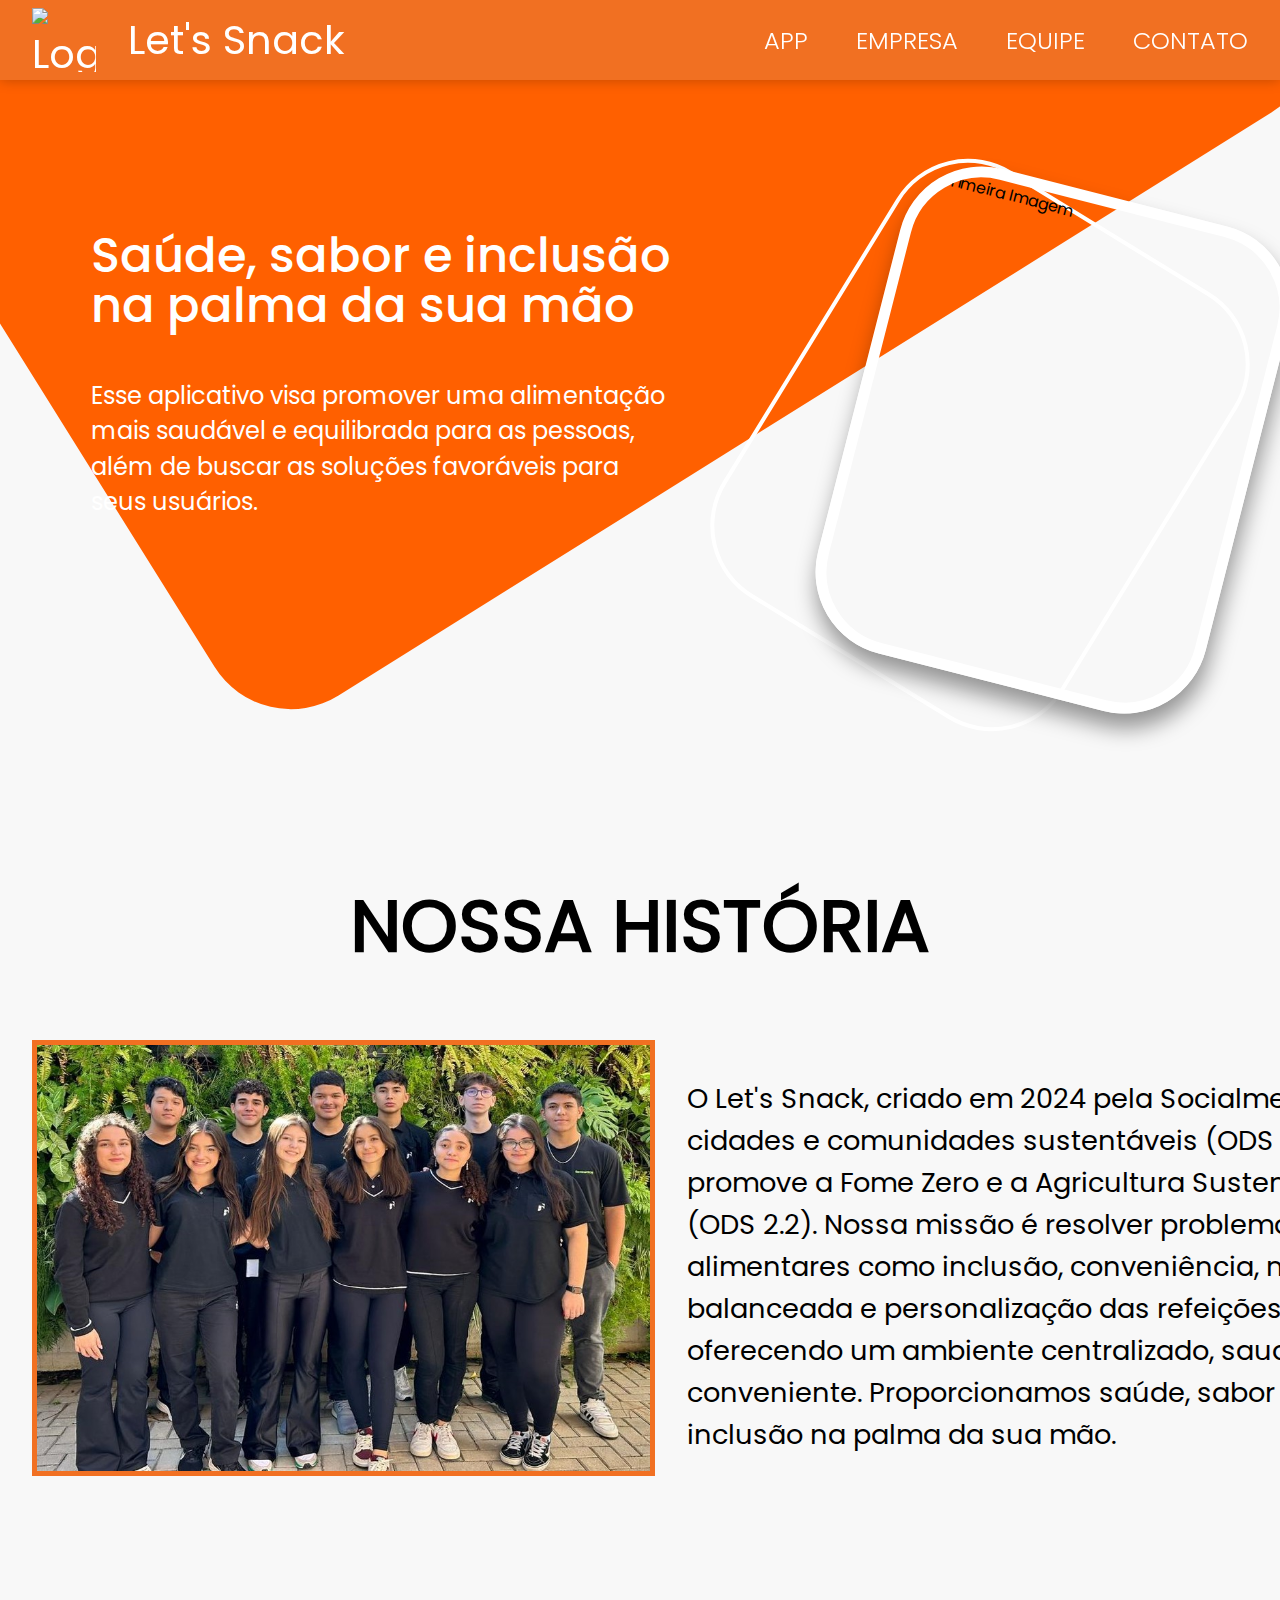
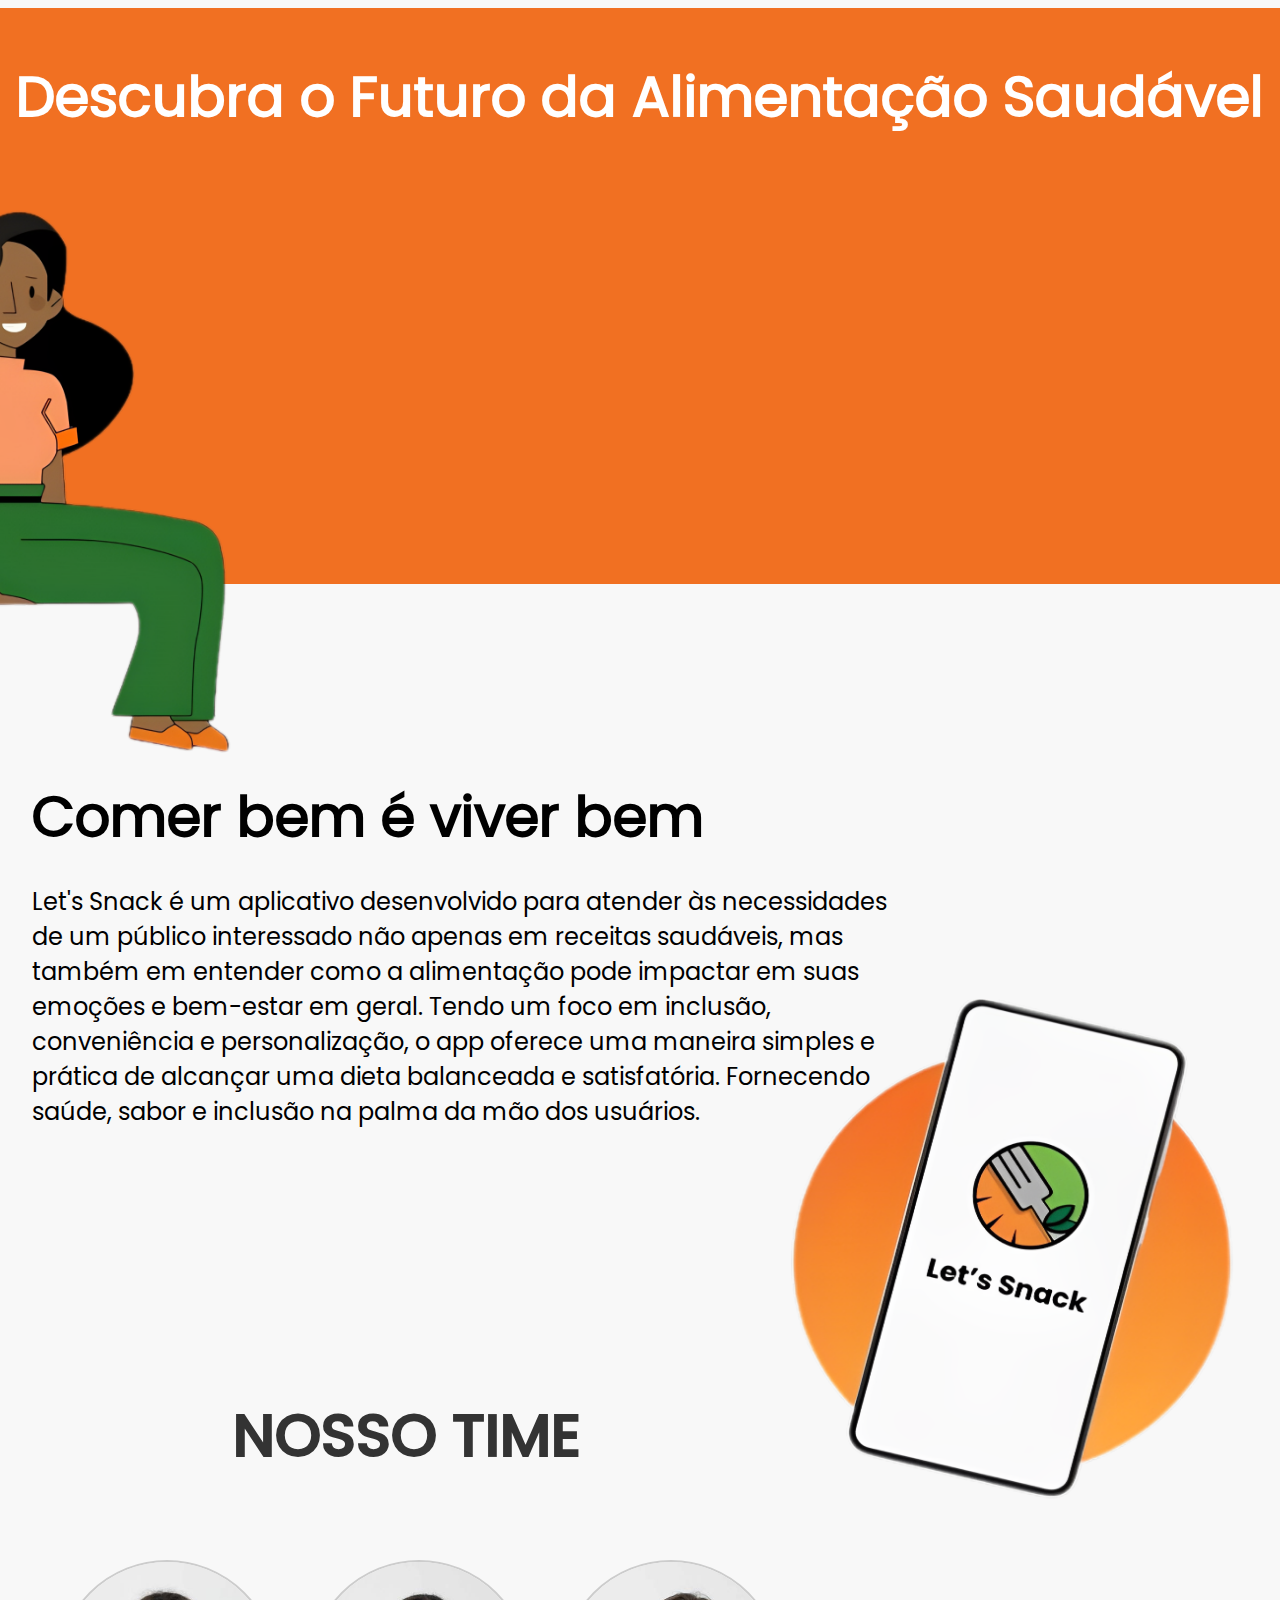
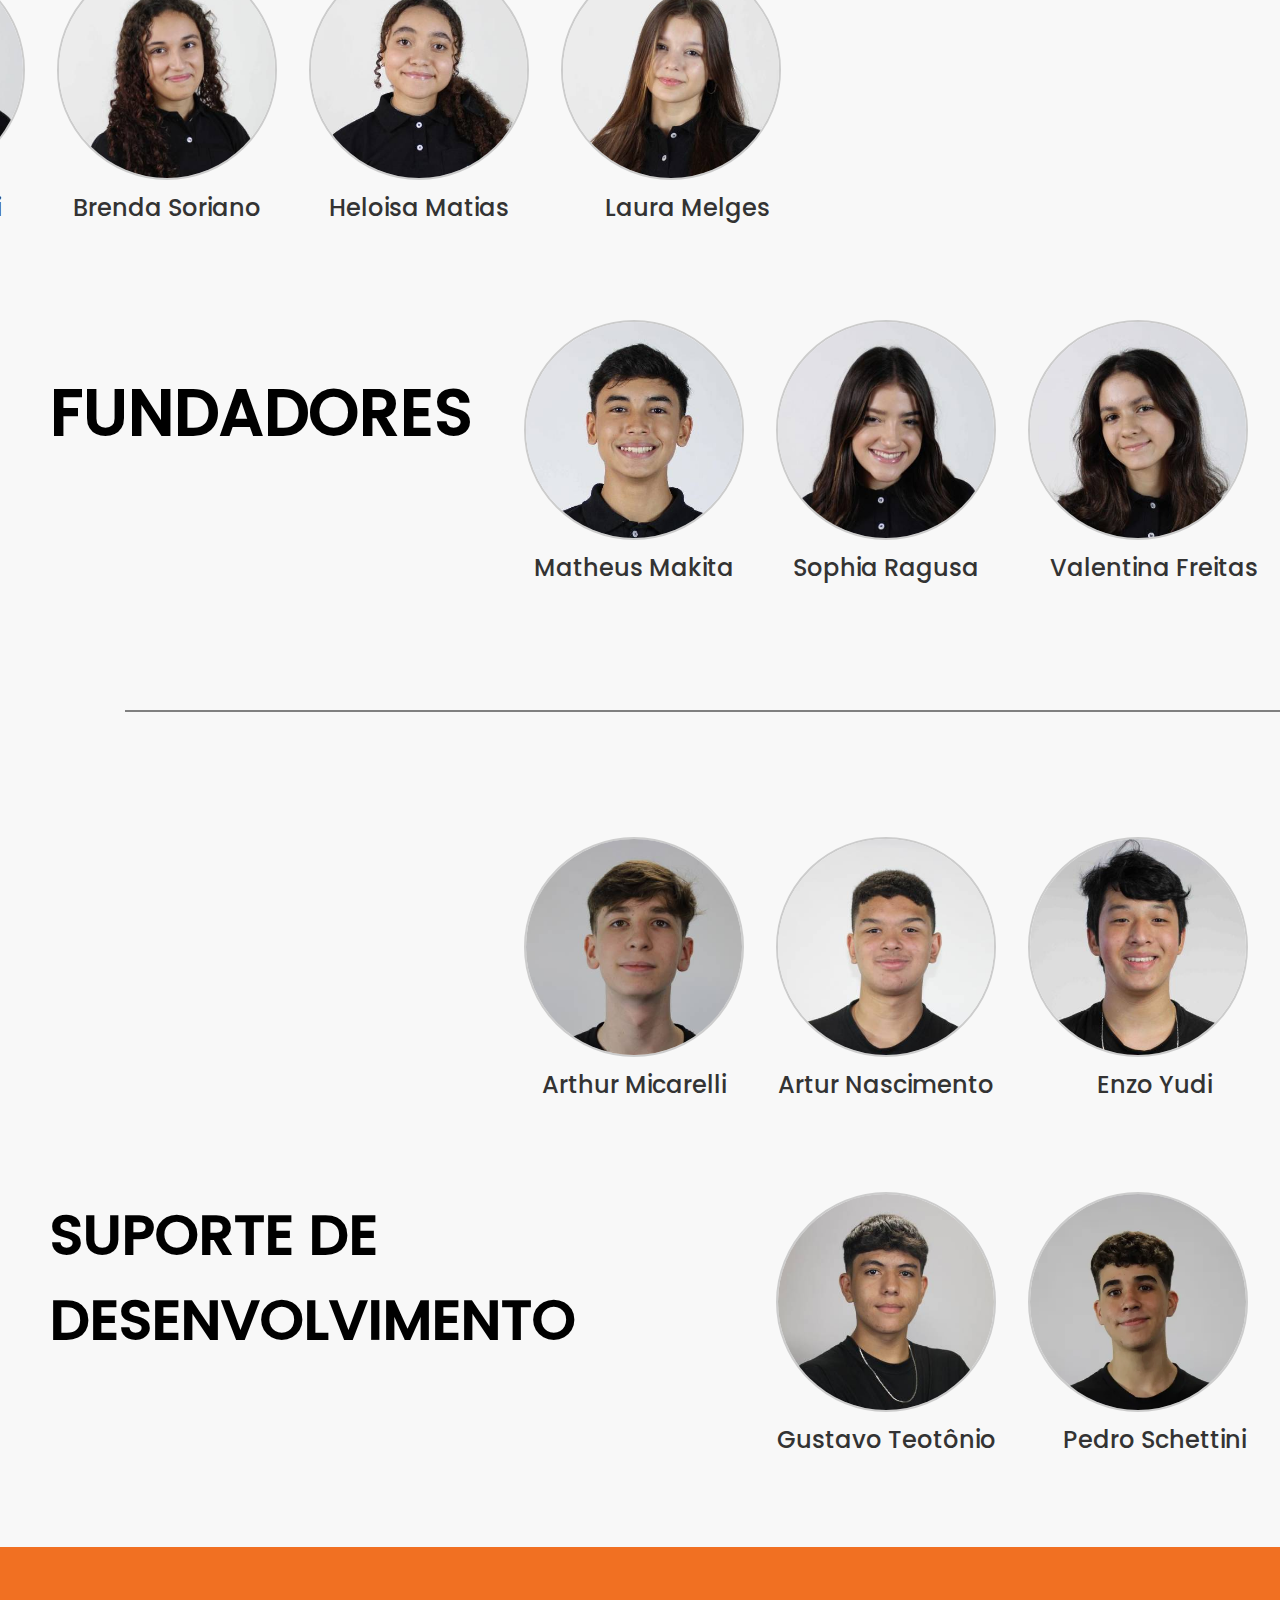
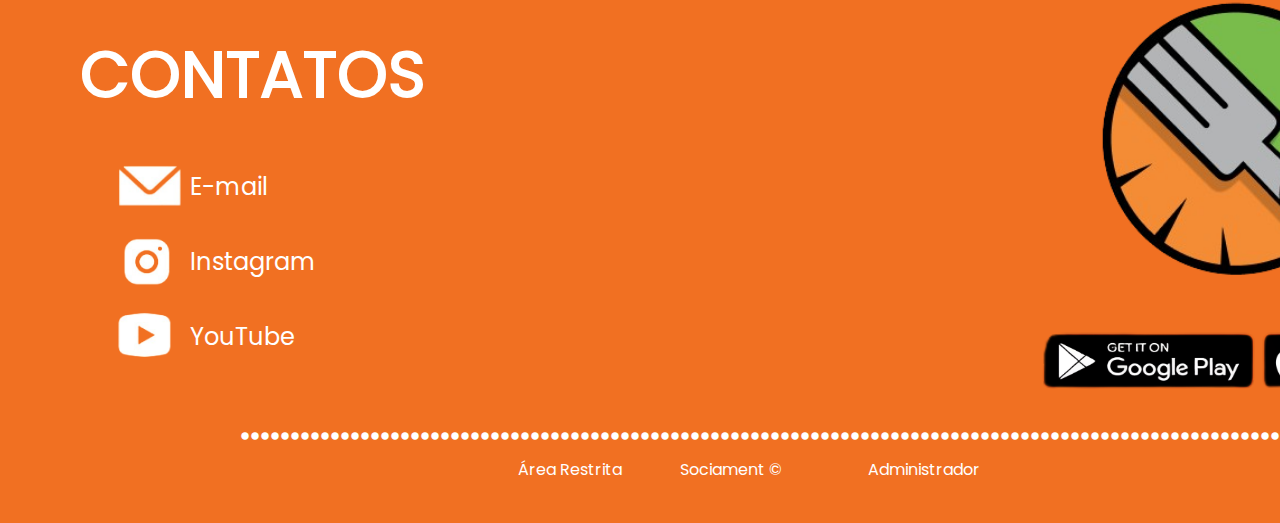
==== src/main/webapp/index.html @ cab6a315 "Subindo projeto página de adm com parte do front" ====
<!DOCTYPE html>
<html lang="pt-br">
<head>
    <meta charset="UTF-8" />
    <meta name="viewport" content="width=device-width, initial-scale=1.0" />
    <link rel="stylesheet" href="style.css" />
    <link rel="shortcut icon" href="/assets/logo.png" type="image/x-icon" />
    <title>Let's Snack</title>
</head>
<body>
<header>
    <div class="box_logo">
        <img class="logoApp" src="/assets/logo.png" alt="Logo do App" />
        <a href="#firstPage" rel="Let's Snack">Let's Snack</a>
    </div>
    <nav class="browse">
        <a href="#app">APP</a>
        <a href="#historypg">EMPRESA</a>
        <a href="#team">EQUIPE</a>
        <a href="#contact">CONTATO</a>
    </nav>
</header>
<div class="page1">
    <div class="page1_information">
        <div class="slogan">Saúde, sabor e inclusão <br />
            na palma da sua mão</div>
        <p class="description">
            Esse aplicativo visa promover uma alimentação <br />
            mais saudável e equilibrada para as pessoas, <br />
            além de buscar as soluções favoráveis para <br />
            seus usuários.
        </p>
        <div id="firstPage" class="back"></div>
    </div>
    <img class="InitialImage" src="/assets/InitialImage.png" alt="Primeira Imagem" />
    <div class="contorn"></div>
</div>
<div id="historypg" class="page2">
    <div class="history">
        <h2>NOSSA HISTÓRIA</h2>
    </div>
    <img class="groupPhoto" src="assets/GRUPO.jpg" alt="Grupo Let's Snack">
    <div class="aboutUs">
        <p>O Let's Snack, criado em 2024 pela Socialment, apoia cidades e comunidades sustentáveis (ODS 11) e promove a Fome Zero e a Agricultura Sustentável (ODS 2.2). Nossa missão é resolver problemas alimentares como inclusão, conveniência, nutrição balanceada e personalização das refeições, oferecendo um ambiente centralizado, saudável e conveniente. Proporcionamos saúde, sabor e inclusão na palma da sua mão.</p>
    </div>
</div>
<div id="app" class="page3">
    <div class="backVideo">
        <h2 class="videoTittle">Descubra o Futuro da Alimentação Saudável</h2><br>
        <div class="video">
            <iframe width="445.4" height="250.8" src="https://www.youtube.com/embed/9Gxmwmsnd5I?si=_KH1vpQY0JOyL40I" title="YouTube video player" frameborder="0" allow="accelerometer; autoplay; clipboard-write; encrypted-media; gyroscope; picture-in-picture; web-share" referrerpolicy="strict-origin-when-cross-origin" allowfullscreen></iframe>
        </div>
        <img class="character" src="assets/character.png" alt="Personagem">
    </div>
</div>
<div class="page4">
    <h2>Comer bem é viver bem</h2><br>
    <p>Let's Snack é um aplicativo desenvolvido para atender às necessidades de um público interessado não apenas em receitas saudáveis, mas também em entender como a alimentação pode impactar em suas emoções e bem-estar em geral. Tendo um foco em inclusão, conveniência e personalização, o app oferece uma maneira simples e prática de alcançar uma dieta balanceada e satisfatória. Fornecendo saúde, sabor e inclusão na palma da mão dos usuários.</p>
    <img class="phonePhoto" src="assets/phone.png" alt="Foto do Celular">
</div>
<section class="page5">
    <h1 id="team">NOSSO TIME</h1>
    <div class="row">
        <div class="figure">
            <img src="assets/BEATRIZMARIOTI.jpg" alt="Beatriz Marioti">
            <p>Beatriz Marioti</p>
        </div>
        <div class="figure">
            <img src="assets/BRENDASORIANO.jpg" alt="Brenda Soriano">
            <p>Brenda Soriano</p>
        </div>
        <div class="figure">
            <img src="assets/HELOISAMATIAS.jpg" alt="Heloisa Matias">
            <p>Heloisa Matias</p>
        </div>
        <div class="figure">
            <img src="assets/LAURAMELGES.jpg" alt="Laura Melges">
            <p>Laura Melges</p>
        </div>
    </div>
    <h2>FUNDADORES</h2>
    <div class="row">
        <div class="figure">
            <img src="assets/MATHEUSMAKITA.jpg" alt="Matheus Makita">
            <p>Matheus Makita</p>
        </div>
        <div class="figure">
            <img src="assets/SOPHIARAGUSA.jpg" alt="Sophia Ragusa">
            <p>Sophia Ragusa</p>
        </div>
        <div class="figure">
            <img src="assets/VALENTINAANTUNES.jpg" alt="Valentina Antunes">
            <p>Valentina Freitas</p>
        </div>
    </div>
</section>
<section class="page6">
    <div id="line" class="line"></div>
    <div class="row">
        <div class="figure">
            <img src="assets/ARTHURMICARELLI.jpg" alt="Arthur Micarelli">
            <p>Arthur Micarelli</p>
        </div>
        <div class="figure">
            <img src="assets/ARTURNASCIMENTO.jpg" alt="Artur Nascimento">
            <p>Artur Nascimento</p>
        </div>
        <div class="figure">
            <img src="assets/ENZOYUDI.jpg" alt="Enzo Yudi">
            <p>Enzo Yudi</p>
        </div>
    </div>
    <h2>SUPORTE DE <br> DESENVOLVIMENTO</h2>
    <div class="row">
        <div class="figure">
            <img src="assets/GUSTAVOTEOTONIO.jpg" alt="Gustavo Teotônio">
            <p>Gustavo Teotônio</p>
        </div>
        <div class="figure">
            <img src="assets/PEDROSCHETTINI.jpg" alt="Pedro Schettini">
            <p>Pedro Schettini</p>
        </div>
    </div>
</section>
<div class="page7">
    <div id="contact" class="background">
        <h2>CONTATOS</h2>
        <img class="logo" src="assets/logo.png" alt="Logo do App">
        <div class="icons">
            <img src="assets/e-mail.png" alt="e-mail">
            <img src="assets/instagram.png" alt="instagram">
            <img src="assets/youtube.png" alt="youtube">
        </div>
        <div class="contact">
            <a href="mailto:socialment.22@outlook.com">E-mail</a>
            <a href="https://www.instagram.com/letsnack_app/" target="_blank">Instagram</a>
            <a href="https://www.youtube.com/@LetsSnack" target="_blank">YouTube</a>
        </div>
        <div class="googleplay">
            <img src="assets/googleplay.png" alt="Download">
        </div>
        <div class="point">
            <h1>........................................................................................................</h1>
        </div>
        <div class="link">
            <a href="" class="word1">Área Restrita</a>
            <a href="indexLogin.html" class="word2">Administrador</a>
        </div>
        <div class="mark">
            <p>Sociament ©</p>
        </div>
    </div>
</div>
</body>
</html>
---- src/main/webapp/style.css ----
* {
    padding: 0;
    margin: 0;
    box-sizing: border-box;
}
@font-face {
    font-family: "Poppins_regular";
    src: url(Poppins/Poppins-Regular.ttf);
}

@font-face {
    font-family: "Poppins_light";
    src: url(Poppins/Poppins-Light.ttf);
}

@font-face {
    font-family: "Poppins_medium";
    src: url(Poppins/Poppins-Medium.ttf);
}

body {
    width: 100vw;
    font-family: "Poppins_regular";
    background-color: #f8f8f8;
    overflow-x:hidden;
}

a {
    text-decoration: none;
    color: white;
}

header {
    height: 80px;
    display: flex;
    width: 100vw;
    position: fixed;
    background-color: #f17022;
    color: white;
    align-items: center;
    box-shadow: 0px 0px 12.4px rgba(0, 0, 0, 0.25);
    z-index: 10;
    padding: 0 32px;
    justify-content: space-between;
}

header a:hover {
    text-shadow: 0px 0px 12.4px rgba(0, 0, 0, 0.35);
    text-decoration: underline;
}

.box_logo {
    display: flex;
    gap: 2rem;
    align-items: center;
    font-size: 2.5rem;
}

.logoApp {
    width: 64px;
    height: 64px;
}

.browse {
    display: flex;
    gap: 3rem;
    font-size: 1.5rem;
    font-family: "Poppins_light";
    align-items: center;
}

.page1 {
    display: flex;
    width: 100vw;
    align-items: center;
    justify-content: space-around;
    padding-top: 100px;
    margin: 0 32px;
    gap: 4rem;
}

.page1_information {
    display: flex;
    flex-direction: column;
    gap: 3rem;
}

.slogan {
    color: white;
    display: flex;
    line-height: 3.1rem;
    font-size: 3rem;
    font-family: "Poppins_medium";
}
.description {
    display: inline-flex;
    color: white;
    font-size: 1.5rem;
    line-height: 2.2rem;
    font-family: "Poppins_regular";
    margin-bottom: 40px;
}
.back {
    position: absolute;
    top: -520px;
    transform: rotate(-32deg);
    right: 100px;
    width: 100vw;
    height: 1000px;
    border-radius: 90px;
    background-color: #ff6000;
    z-index: -1;
}
.InitialImage {
    width: 400px;
    height: 500px;
    transform: rotate(14.32deg);
    border-radius: 84px;
    border: 11px solid #ffffff;
    z-index: 2;
    box-shadow: 5px 14px 21.6px 0px rgba(0, 0, 0, 0.4);
    margin-top: 90px;
}
.contorn {
    position: absolute;
    background-color: transparent;
    width: 400px;
    height: 500px;
    transform: rotate(31.54deg);
    border: 4px solid white;
    border-radius: 84px;
    z-index: 1;
    right: 100px;
    margin-top: 100px;

}
.history {
    margin-top: 182px;
    font-size: 3rem;
    text-align: center;
}
.groupPhoto {
    margin: 32px;
    margin-top: 60px;
    width: 623px;
    height: 436px;
    border: 5px solid #f17022;
    float: left;
}
.aboutUs {
    margin-top: 98px;
    font-size: 1.7rem;
    display: block;
    width: 1418px;
    height: 350px;
}
.backVideo {
    display: flex;
    width: 100vw;
    height: 576px;
    background-color: #f17022;
    margin-top: 180px;
    z-index: -1;
    justify-content: center;
    align-items: center;
}
.video {
    margin-top: 32px;
}
.videoTittle {
    position: absolute;
    font-size: 3.5rem;
    color: white;
    margin-bottom: 400px;
}
.character{
    position: absolute;
    width: 450px;
    top: 1796px;
    right: 1000px;
}
.page4{
    margin-top: 190px;
    margin-left: 32px;
}
.page4 p{
    font-size: 1.5rem;
    width: 856px;
    display: block;
    float: left;

}
.page4 h2{
    margin-top: 117px;
    font-size: 3.5rem;
}
.phonePhoto{
    bottom: 130px;
    position: relative;
    float: right;
    height: 507px;
    width: 467px;
    right: 32px;
}

.page5 {
    margin-top: 507px;
    max-width: 100vw;
}
.page5 h1 {
    font-size: 3.7rem;
    text-align: center;
    color: #333;
    font-family: 'Poppins_medium';
    margin-bottom: 80px;
}
.page6 h2{
    font-size: 3.5rem;
    font-family: 'Poppins_medium';
    position: absolute;
    left: 50px;
}
.row {
    display: flex;
    justify-content: flex-end;
    gap: 32px;
}
.page6 .row .figure:last-child img {
    margin-right: 32px;
}
.page5 .row .figure:last-child img {
    margin-right: 32px;
}
.page6 .row {
    margin-bottom: 90px;
}
.figure {
    display: flex;
    gap: 10px;
    align-content: center;
    flex-direction: column;
    justify-content: center;
}
.row img {
    width: 220px;
    height: 220px;
    border-radius: 200px;
    border: 2px solid #ccc;
}
.figure p {
    text-align: center;
    width: 100%;
    font-size: 24px;
    color: #333;
    font-family: 'Poppins_medium';
}
.page5 h2{
    font-size: 4rem;
    font-family: 'Poppins_medium';
    position: relative;
    top: 140px;
    left: 50px;
}
.line{
    margin:125px;
    width: 1200px;
    height: 2px;
    background-color: grey;
}
.background{
    display: flex;
    width: 100vw;
    height: 576px;
    background-color: #f17022;
    color: white;
}
.background h2{
    font-size: 4rem;
    padding: 80px;
}
.background .logo{
    width: 280px;
    height: 280px;
    margin-left: 590px;
    margin-top: 50px;
}
.icons{
    display: flex;
    flex-direction: column;
    position: relative;
    gap: 10px;
    width: 82px;
    height: 62px;
    right: 1270px;
    top: 200px;
}
.contact{
    display: flex;
    flex-direction: column;
    position: absolute;
    gap: 40px;
    font-size: 1.5rem;
    margin-left:190px;
    margin-top: 222px;
}
.point{
    font-size: 1.5rem;
    display: flex;
    position: absolute;
    color: white;
    margin-top: 440px;
    margin-left: 240px;
}
.mark{
    position: absolute;
    display: flex;
    justify-content: center;
    margin-top: 510px;
    margin-left: 680px;

}
.mark img{
    width: 20px;
    height: 20px;
    margin-top: 2px;
}
.googleplay{
    display: flex;
    position: absolute;
    margin-top: 350px;
    margin-left: 1000px;
}
.googleplay img{
    width: 476px;
    height: 102px;
}
.page7 .link{
    margin-top: 500px;
}
.link .word1{
    position: relative;
    right: 940px;
    top: 10px;
}
.link .word2{
    position: relative;
    right: 590px;
    bottom: 15px;
}
@media(min-width:1600px){
    iframe{
        width: 550px;
        height: 300px;
    }
    header{
        position: fixed;
    }
    .background .logo{
        margin-left: 700px;
    }
    .icons{
        right: 1450px;
    }
    .point{
        display: none;
    }
    .mark{
        text-align: center;
        left: 100px;
    }
    .googleplay{
        margin-left: 1090px;
    }

    .link{
        display: none;
    }
}
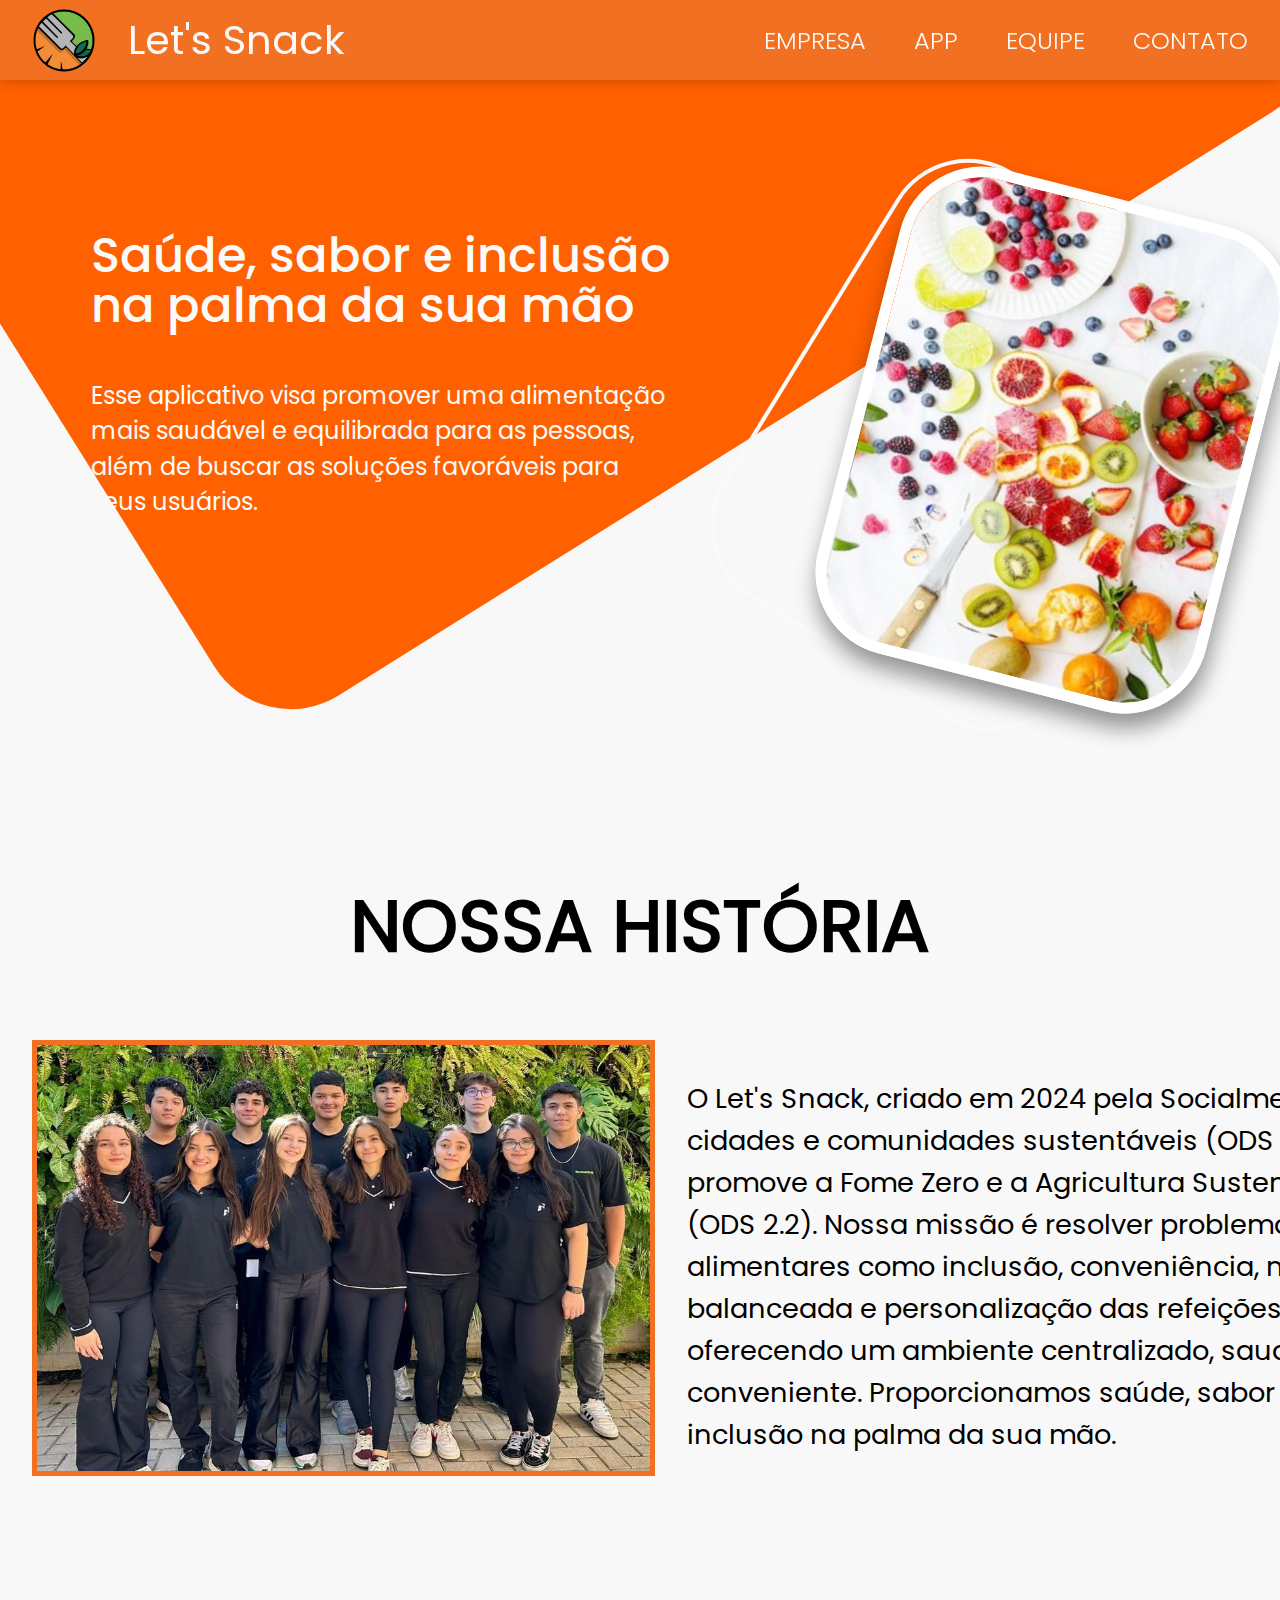
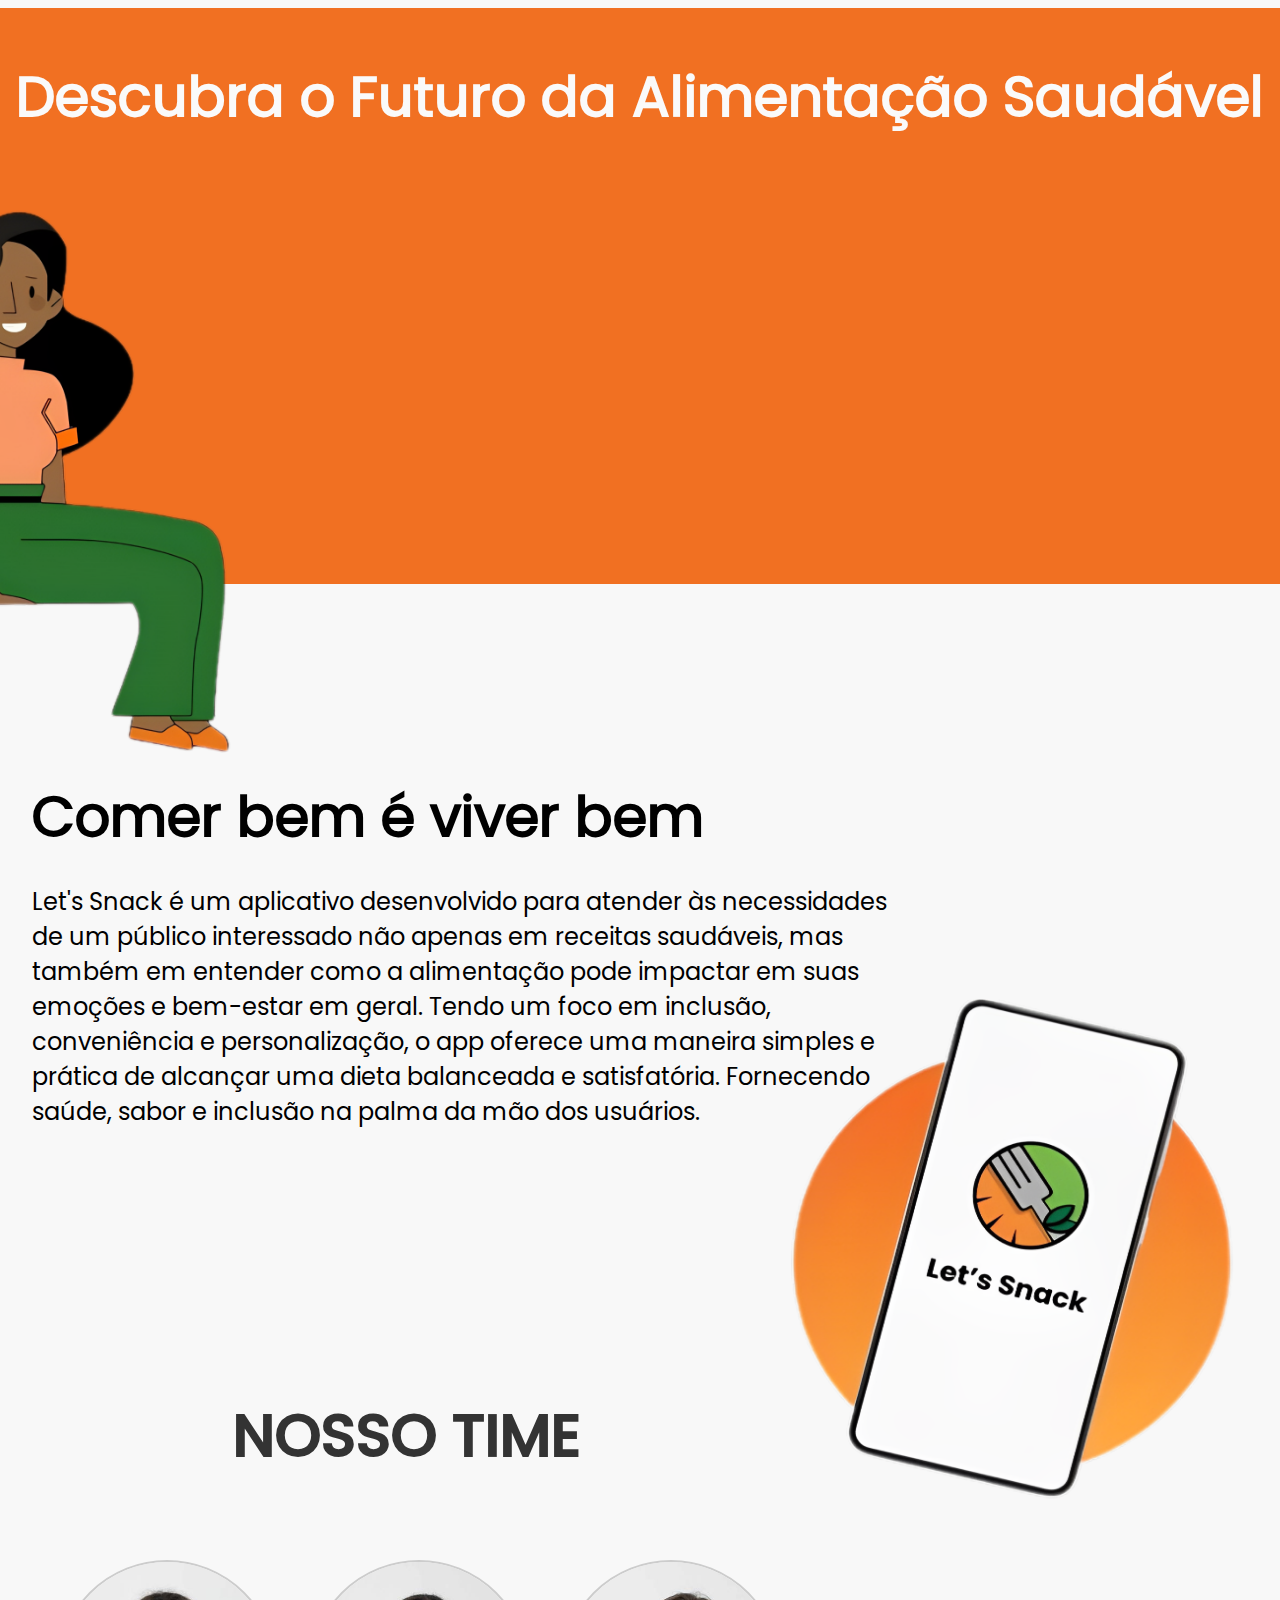
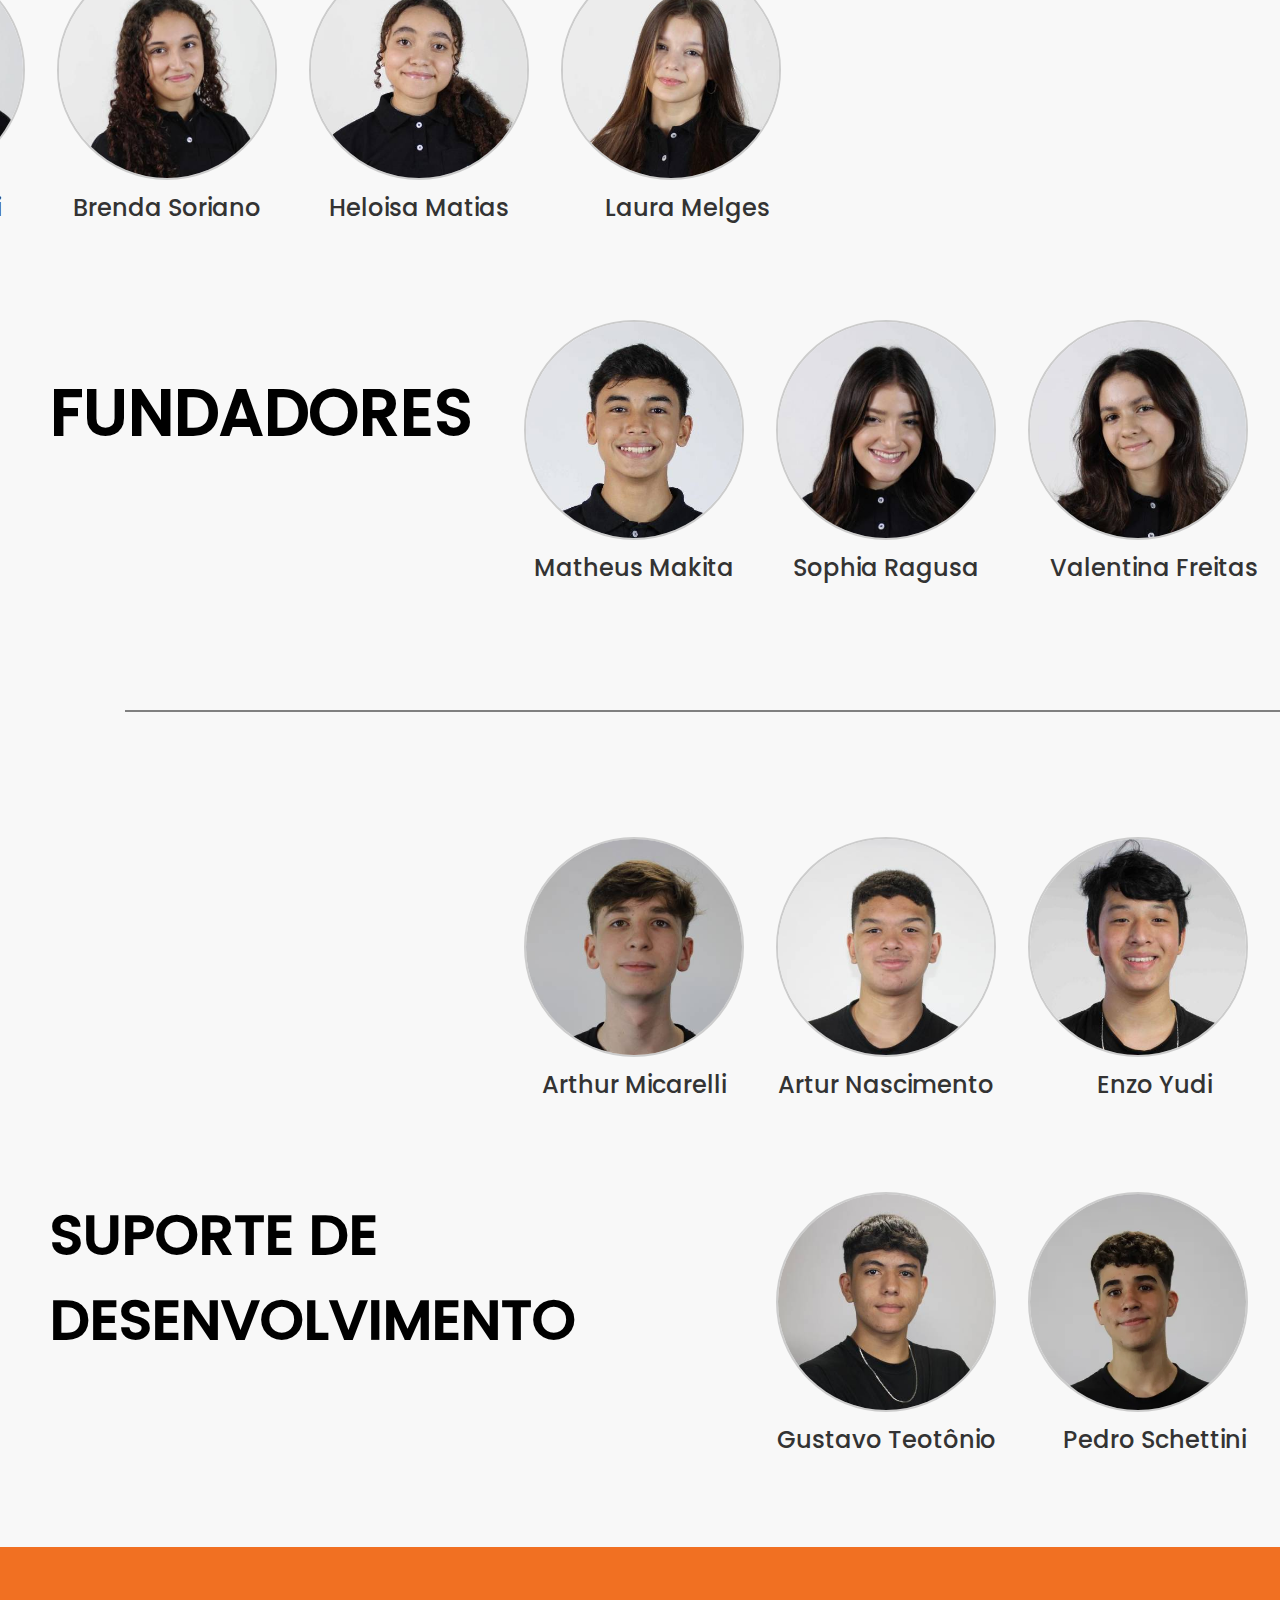
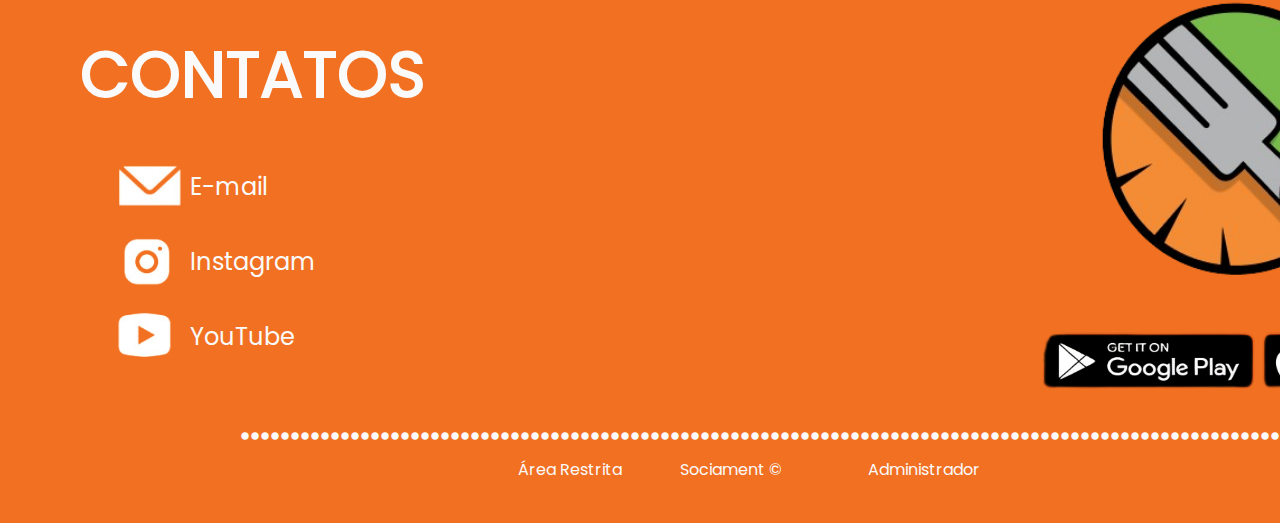
==== commit cc89d48c: "subindo adm page" ====
--- a/src/main/webapp/index.html
+++ b/src/main/webapp/index.html
@@ -4,18 +4,18 @@
     <meta charset="UTF-8" />
     <meta name="viewport" content="width=device-width, initial-scale=1.0" />
     <link rel="stylesheet" href="style.css" />
-    <link rel="shortcut icon" href="/assets/logo.png" type="image/x-icon" />
+    <link rel="shortcut icon" href="assets/logo.png" type="image/x-icon" />
     <title>Let's Snack</title>
 </head>
 <body>
 <header>
     <div class="box_logo">
-        <img class="logoApp" src="/assets/logo.png" alt="Logo do App" />
+        <img class="logoApp" src="./assets/logo.png" alt="Logo do App" />
         <a href="#firstPage" rel="Let's Snack">Let's Snack</a>
     </div>
     <nav class="browse">
+        <a href="#historypg">EMPRESA</a>
         <a href="#app">APP</a>
-        <a href="#historypg">EMPRESA</a>
         <a href="#team">EQUIPE</a>
         <a href="#contact">CONTATO</a>
     </nav>
@@ -32,7 +32,7 @@
         </p>
         <div id="firstPage" class="back"></div>
     </div>
-    <img class="InitialImage" src="/assets/InitialImage.png" alt="Primeira Imagem" />
+    <img class="InitialImage" src="assets/InitialImage.png" alt="Primeira Imagem" />
     <div class="contorn"></div>
 </div>
 <div id="historypg" class="page2">
--- a/src/main/webapp/style.css
+++ b/src/main/webapp/style.css
@@ -24,10 +24,12 @@
     background-color: #f8f8f8;
     overflow-x:hidden;
 }
-
+html {
+    scroll-behavior: smooth;
+}
 a {
     text-decoration: none;
-    color: white;
+    color: #FAFAFA;
 }
 
 header {
@@ -36,7 +38,7 @@
     width: 100vw;
     position: fixed;
     background-color: #f17022;
-    color: white;
+    color: #FAFAFA;
     align-items: center;
     box-shadow: 0px 0px 12.4px rgba(0, 0, 0, 0.25);
     z-index: 10;
@@ -86,7 +88,7 @@
 }
 
 .slogan {
-    color: white;
+    color: #FAFAFA;
     display: flex;
     line-height: 3.1rem;
     font-size: 3rem;
@@ -94,7 +96,7 @@
 }
 .description {
     display: inline-flex;
-    color: white;
+    color: #FAFAFA;
     font-size: 1.5rem;
     line-height: 2.2rem;
     font-family: "Poppins_regular";
@@ -127,7 +129,7 @@
     width: 400px;
     height: 500px;
     transform: rotate(31.54deg);
-    border: 4px solid white;
+    border: 4px solid #FAFAFA;
     border-radius: 84px;
     z-index: 1;
     right: 100px;
@@ -170,7 +172,7 @@
 .videoTittle {
     position: absolute;
     font-size: 3.5rem;
-    color: white;
+    color: #FAFAFA;
     margin-bottom: 400px;
 }
 .character{
@@ -272,7 +274,7 @@
     width: 100vw;
     height: 576px;
     background-color: #f17022;
-    color: white;
+    color: #FAFAFA;
 }
 .background h2{
     font-size: 4rem;
@@ -307,7 +309,7 @@
     font-size: 1.5rem;
     display: flex;
     position: absolute;
-    color: white;
+    color: #FAFAFA;
     margin-top: 440px;
     margin-left: 240px;
 }
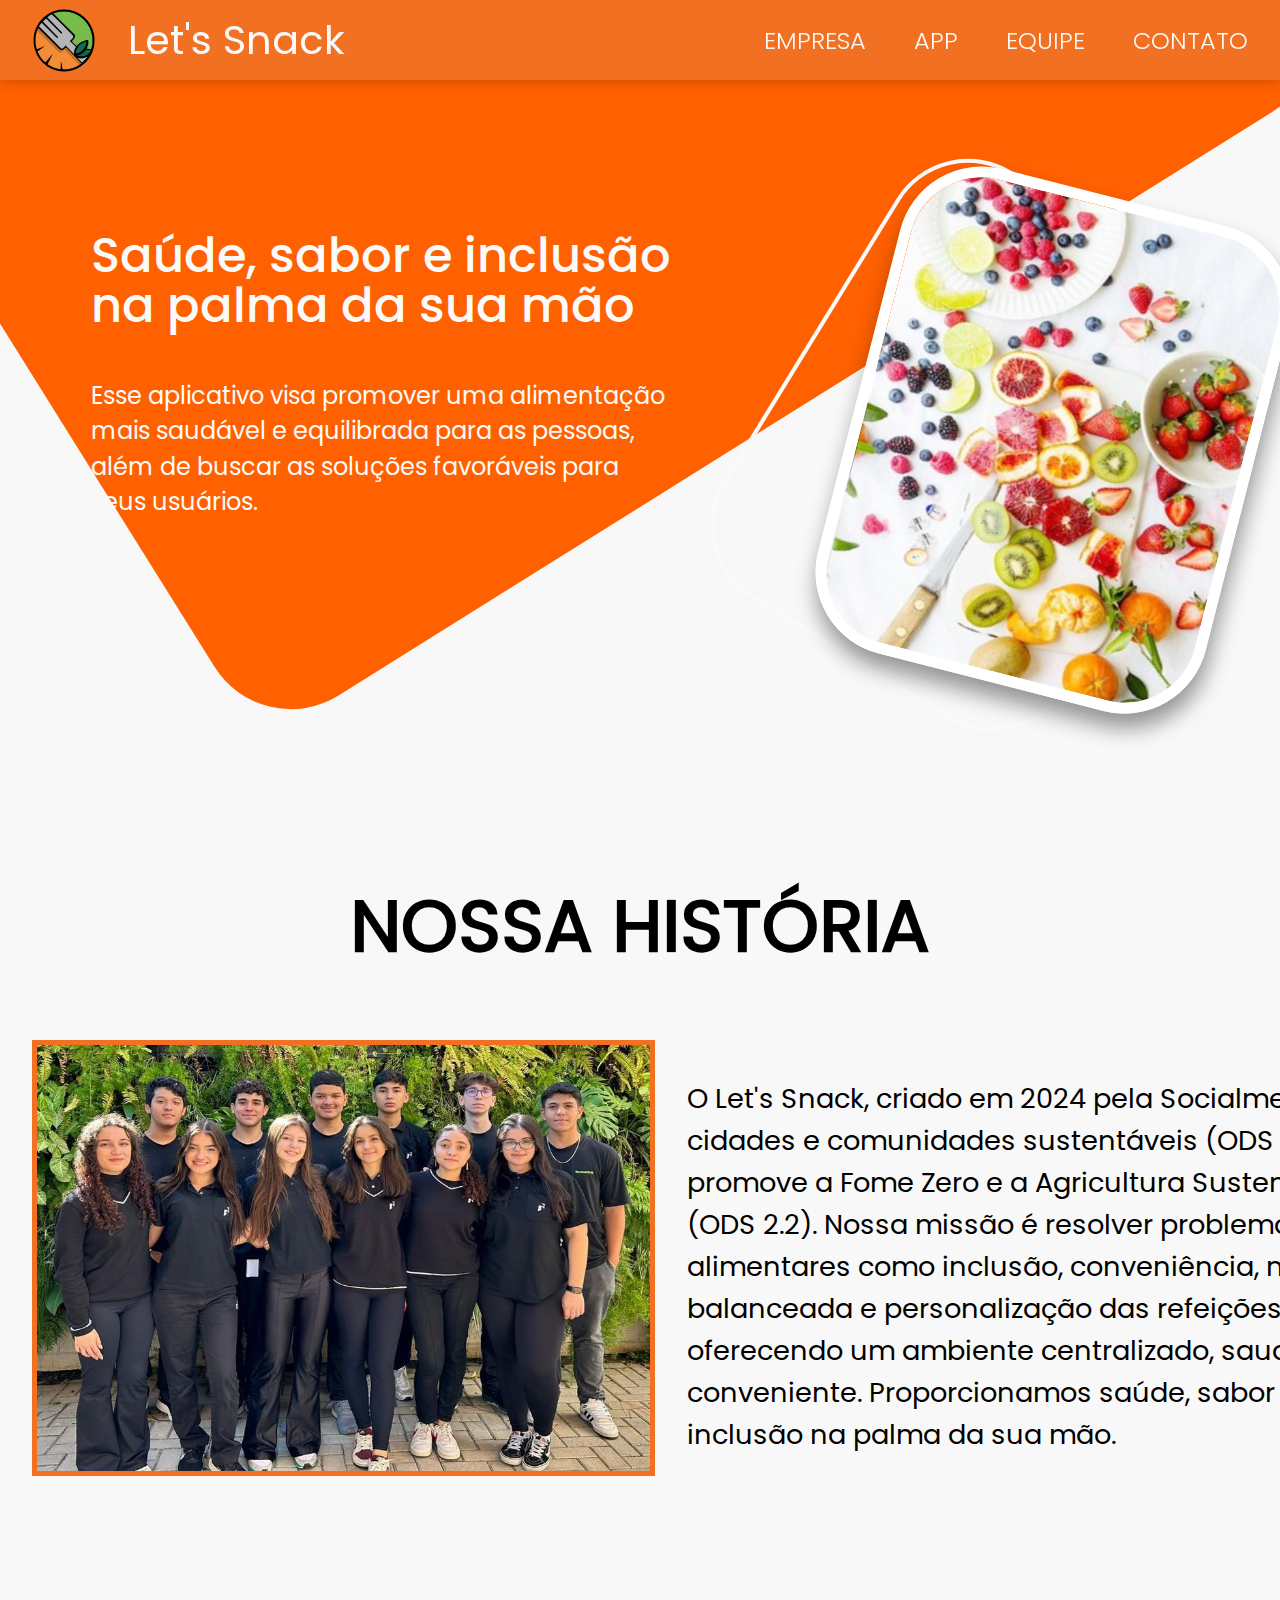
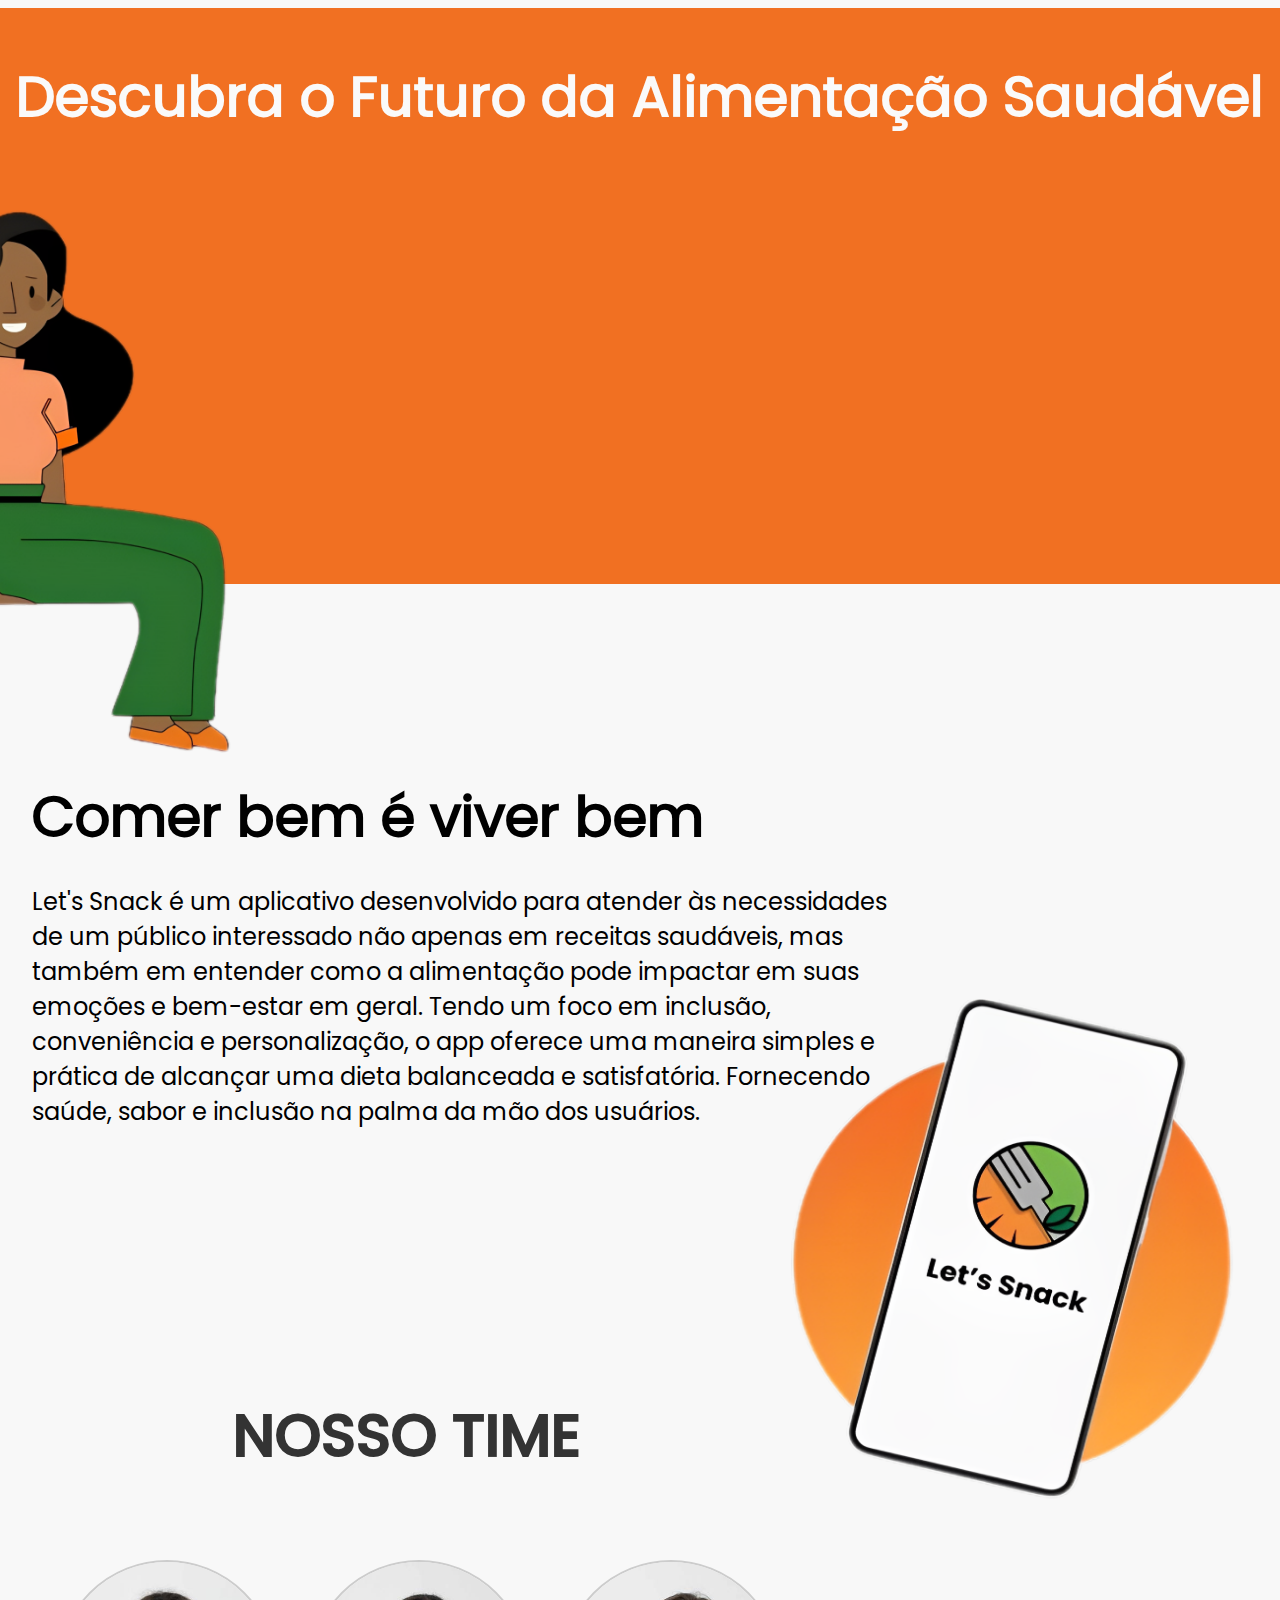
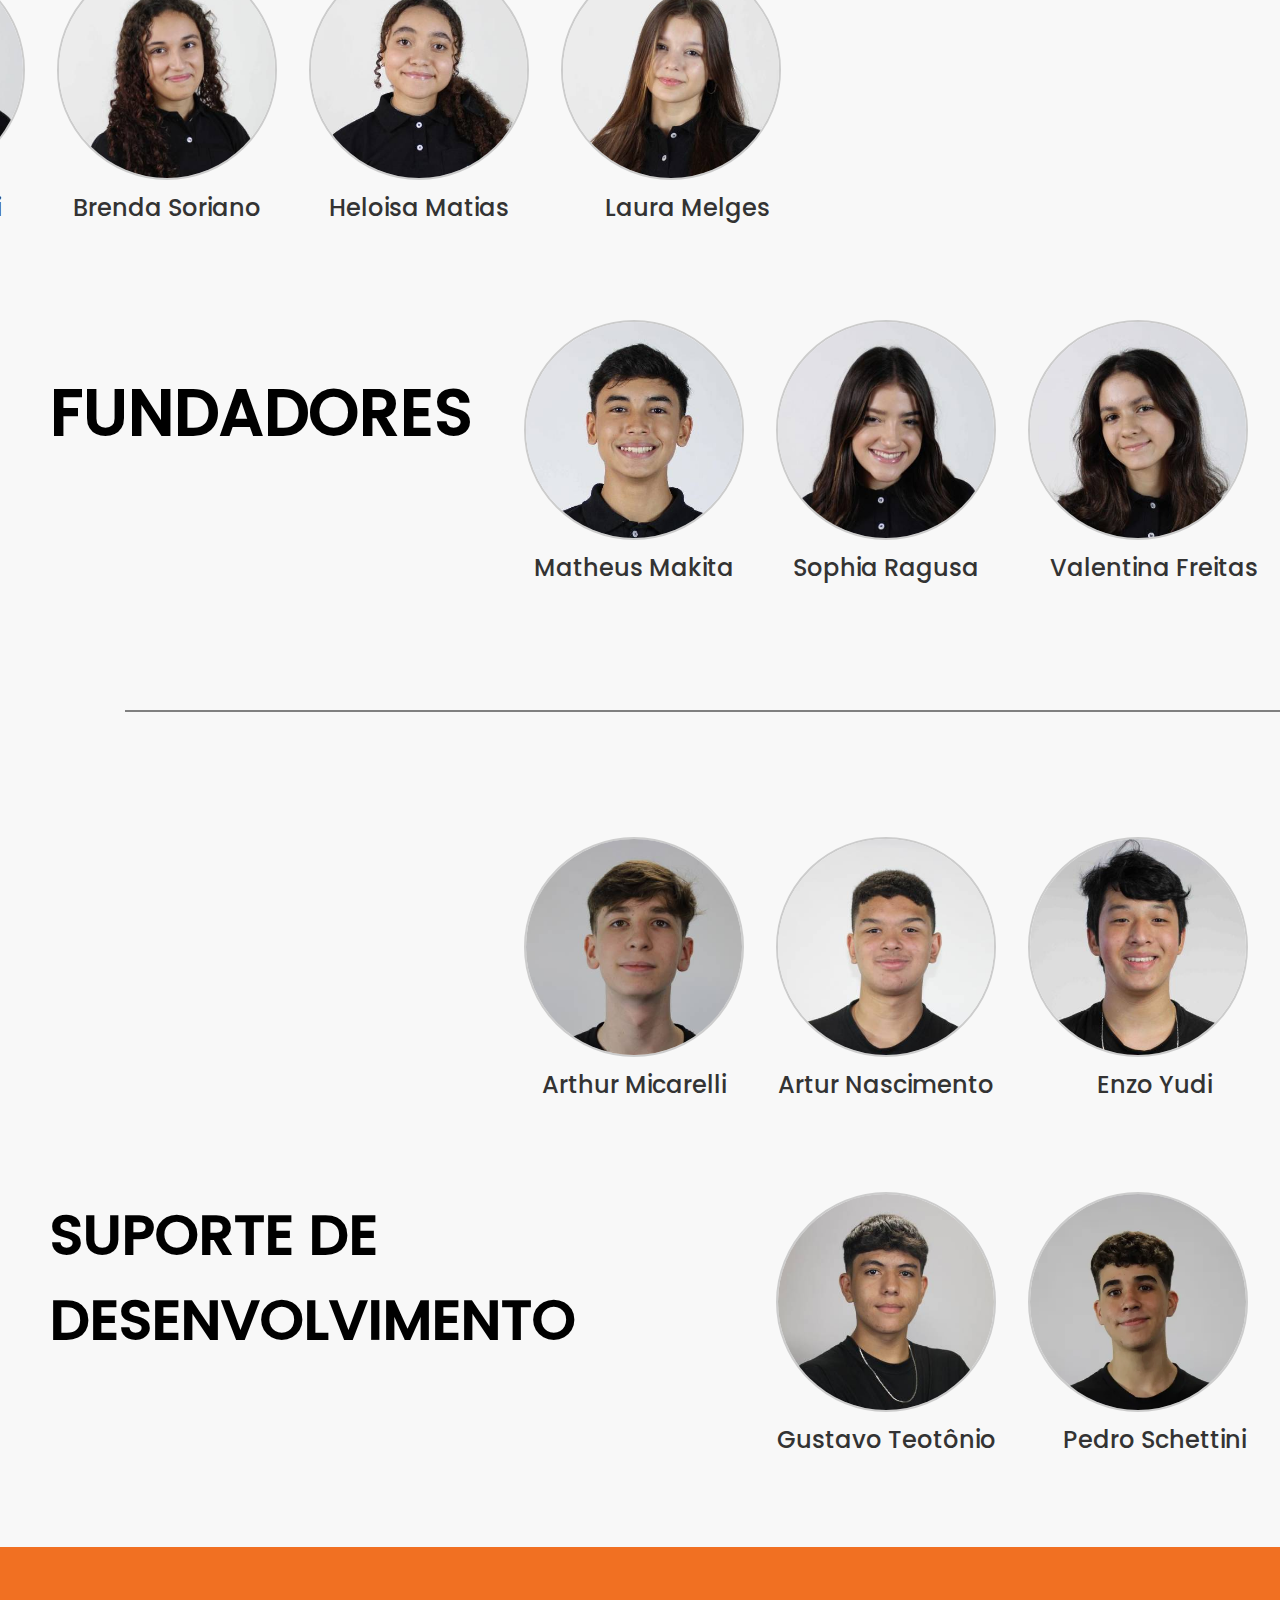
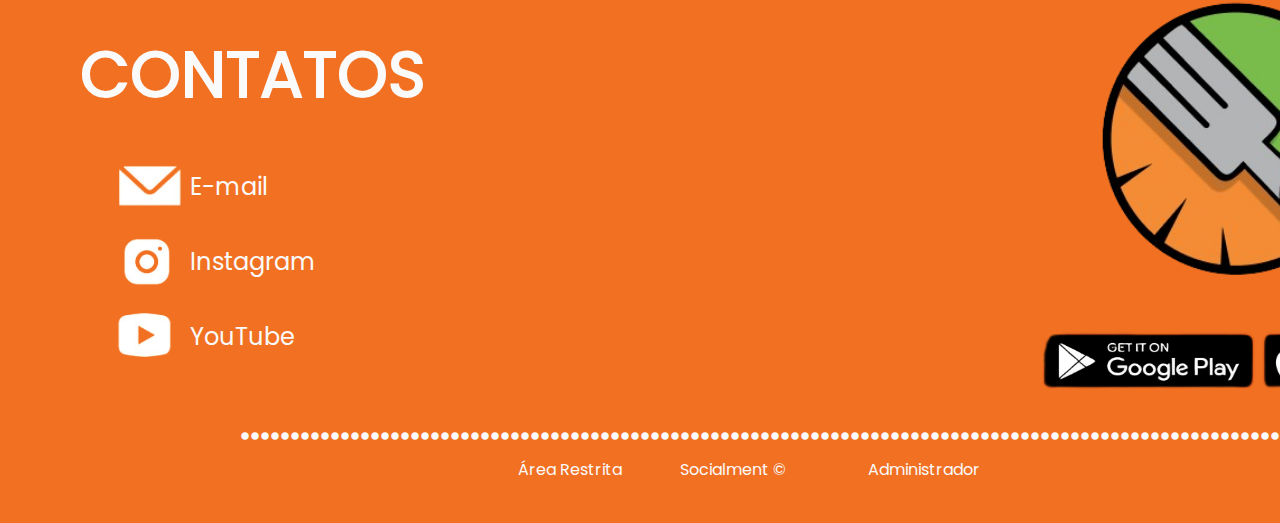
==== commit 4a0581b6: "alterando jsp" ====
--- a/src/main/webapp/index.html
+++ b/src/main/webapp/index.html
@@ -3,7 +3,7 @@
 <head>
     <meta charset="UTF-8" />
     <meta name="viewport" content="width=device-width, initial-scale=1.0" />
-    <link rel="stylesheet" href="style.css" />
+    <link rel="stylesheet" href="./css/style.css" />
     <link rel="shortcut icon" href="assets/logo.png" type="image/x-icon" />
     <title>Let's Snack</title>
 </head>
@@ -35,7 +35,8 @@
     <img class="InitialImage" src="assets/InitialImage.png" alt="Primeira Imagem" />
     <div class="contorn"></div>
 </div>
-<div id="historypg" class="page2">
+<p id="historypg" ></p>
+<div class="page2">
     <div class="history">
         <h2>NOSSA HISTÓRIA</h2>
     </div>
@@ -44,7 +45,8 @@
         <p>O Let's Snack, criado em 2024 pela Socialment, apoia cidades e comunidades sustentáveis (ODS 11) e promove a Fome Zero e a Agricultura Sustentável (ODS 2.2). Nossa missão é resolver problemas alimentares como inclusão, conveniência, nutrição balanceada e personalização das refeições, oferecendo um ambiente centralizado, saudável e conveniente. Proporcionamos saúde, sabor e inclusão na palma da sua mão.</p>
     </div>
 </div>
-<div id="app" class="page3">
+<p id="app"></p>
+<div class="page3">
     <div class="backVideo">
         <h2 class="videoTittle">Descubra o Futuro da Alimentação Saudável</h2><br>
         <div class="video">
@@ -147,7 +149,7 @@
             <a href="indexLogin.html" class="word2">Administrador</a>
         </div>
         <div class="mark">
-            <p>Sociament ©</p>
+            <p>Socialment ©</p>
         </div>
     </div>
 </div>
--- a/src/main/webapp/css/style.css
+++ b/src/main/webapp/css/style.css
@@ -0,0 +1,380 @@
+* {
+    padding: 0;
+    margin: 0;
+    box-sizing: border-box;
+}
+@font-face {
+    font-family: "Poppins_regular";
+    src: url("./Poppins/Poppins-Regular.ttf");
+}
+
+@font-face {
+    font-family: "Poppins_light";
+    src: url("./Poppins/Poppins-Light.ttf");
+}
+
+@font-face {
+    font-family: "Poppins_medium";
+    src: url("./Poppins/Poppins-Medium.ttf");
+}
+
+body {
+    width: 100vw;
+    font-family: "Poppins_regular";
+    background-color: #f8f8f8;
+    overflow-x:hidden;
+}
+html {
+    scroll-behavior: smooth;
+}
+a {
+    text-decoration: none;
+    color: #fafafa;
+}
+header {
+    height: 80px;
+    display: flex;
+    width: 100vw;
+    position: fixed;
+    background-color: #f17022;
+    color: #fafafa;
+    align-items: center;
+    box-shadow: 0px 0px 12.4px rgba(0, 0, 0, 0.25);
+    z-index: 10;
+    padding: 0 32px;
+    justify-content: space-between;
+}
+
+header a:hover {
+    text-shadow: 0px 0px 12.4px rgba(0, 0, 0, 0.35);
+    text-decoration: underline;
+}
+
+.box_logo {
+    display: flex;
+    gap: 2rem;
+    align-items: center;
+    font-size: 2.5rem;
+}
+
+.logoApp {
+    width: 64px;
+    height: 64px;
+}
+
+.browse {
+    display: flex;
+    gap: 3rem;
+    font-size: 1.5rem;
+    font-family: "Poppins_light";
+    align-items: center;
+}
+
+.page1 {
+    display: flex;
+    width: 100vw;
+    align-items: center;
+    justify-content: space-around;
+    padding-top: 100px;
+    margin: 0 32px;
+    gap: 4rem;
+}
+
+.page1_information {
+    display: flex;
+    flex-direction: column;
+    gap: 3rem;
+}
+
+.slogan {
+    color: #fafafa;
+    display: flex;
+    line-height: 3.1rem;
+    font-size: 3rem;
+    font-family: "Poppins_medium";
+}
+.description {
+    display: inline-flex;
+    color: #fafafa;
+    font-size: 1.5rem;
+    line-height: 2.2rem;
+    font-family: "Poppins_regular";
+    margin-bottom: 40px;
+}
+.back {
+    position: absolute;
+    top: -520px;
+    transform: rotate(-32deg);
+    right: 100px;
+    width: 100vw;
+    height: 1000px;
+    border-radius: 90px;
+    background-color: #ff6000;
+    z-index: -1;
+}
+.InitialImage {
+    width: 400px;
+    height: 500px;
+    transform: rotate(14.32deg);
+    border-radius: 84px;
+    border: 11px solid #ffffff;
+    z-index: 2;
+    box-shadow: 5px 14px 21.6px 0px rgba(0, 0, 0, 0.4);
+    margin-top: 90px;
+}
+.contorn {
+    position: absolute;
+    background-color: transparent;
+    width: 400px;
+    height: 500px;
+    transform: rotate(31.54deg);
+    border: 4px solid #fafafa;
+    border-radius: 84px;
+    z-index: 1;
+    right: 100px;
+    margin-top: 100px;
+
+}
+.history {
+    margin-top: 182px;
+    font-size: 3rem;
+    text-align: center;
+}
+.groupPhoto {
+    margin: 32px;
+    margin-top: 60px;
+    width: 623px;
+    height: 436px;
+    border: 5px solid #f17022;
+    float: left;
+}
+.aboutUs {
+    margin-top: 98px;
+    font-size: 1.7rem;
+    display: block;
+    width: 1418px;
+    height: 350px;
+}
+.backVideo {
+    display: flex;
+    width: 100vw;
+    height: 576px;
+    background-color: #f17022;
+    margin-top: 180px;
+    z-index: -1;
+    justify-content: center;
+    align-items: center;
+}
+.video {
+    margin-top: 32px;
+}
+.videoTittle {
+    position: absolute;
+    font-size: 3.5rem;
+    color: #fafafa;
+    margin-bottom: 400px;
+}
+.character{
+    position: absolute;
+    width: 450px;
+    top: 1796px;
+    right: 1000px;
+}
+.page4{
+    margin-top: 190px;
+    margin-left: 32px;
+}
+.page4 p{
+    font-size: 1.5rem;
+    width: 856px;
+    display: block;
+    float: left;
+
+}
+.page4 h2{
+    margin-top: 117px;
+    font-size: 3.5rem;
+}
+.phonePhoto{
+    bottom: 130px;
+    position: relative;
+    float: right;
+    height: 507px;
+    width: 467px;
+    right: 32px;
+}
+
+.page5 {
+    margin-top: 507px;
+    max-width: 100vw;
+}
+.page5 h1 {
+    font-size: 3.7rem;
+    text-align: center;
+    color: #333;
+    font-family: 'Poppins_medium';
+    margin-bottom: 80px;
+}
+.page6 h2{
+    font-size: 3.5rem;
+    font-family: 'Poppins_medium';
+    position: absolute;
+    left: 50px;
+}
+.row {
+    display: flex;
+    justify-content: flex-end;
+    gap: 32px;
+}
+.page6 .row .figure:last-child img {
+    margin-right: 32px;
+}
+.page5 .row .figure:last-child img {
+    margin-right: 32px;
+}
+.page6 .row {
+    margin-bottom: 90px;
+}
+.figure {
+    display: flex;
+    gap: 10px;
+    align-content: center;
+    flex-direction: column;
+    justify-content: center;
+}
+.row img {
+    width: 220px;
+    height: 220px;
+    border-radius: 200px;
+    border: 2px solid #ccc;
+}
+.figure p {
+    text-align: center;
+    width: 100%;
+    font-size: 24px;
+    color: #333;
+    font-family: 'Poppins_medium';
+}
+.page5 h2{
+    font-size: 4rem;
+    font-family: 'Poppins_medium';
+    position: relative;
+    top: 140px;
+    left: 50px;
+}
+.line{
+    margin:125px;
+    width: 1200px;
+    height: 2px;
+    background-color: grey;
+}
+.background{
+    display: flex;
+    width: 100vw;
+    height: 576px;
+    background-color: #f17022;
+    color: #fafafa;
+}
+.background h2{
+    font-size: 4rem;
+    padding: 80px;
+}
+.background .logo{
+    width: 280px;
+    height: 280px;
+    margin-left: 590px;
+    margin-top: 50px;
+}
+.icons{
+    display: flex;
+    flex-direction: column;
+    position: relative;
+    gap: 10px;
+    width: 82px;
+    height: 62px;
+    right: 1270px;
+    top: 200px;
+}
+.contact{
+    display: flex;
+    flex-direction: column;
+    position: absolute;
+    gap: 40px;
+    font-size: 1.5rem;
+    margin-left:190px;
+    margin-top: 222px;
+}
+.point{
+    font-size: 1.5rem;
+    display: flex;
+    position: absolute;
+    color: #fafafa;
+    margin-top: 440px;
+    margin-left: 240px;
+}
+.mark{
+    position: absolute;
+    display: flex;
+    justify-content: center;
+    margin-top: 510px;
+    margin-left: 680px;
+
+}
+.mark img{
+    width: 20px;
+    height: 20px;
+    margin-top: 2px;
+}
+.googleplay{
+    display: flex;
+    position: absolute;
+    margin-top: 350px;
+    margin-left: 1000px;
+}
+.googleplay img{
+    width: 476px;
+    height: 102px;
+}
+.page7 .link{
+    margin-top: 500px;
+}
+.link .word1{
+    position: relative;
+    right: 940px;
+    top: 10px;
+}
+.link .word2{
+    position: relative;
+    right: 590px;
+    bottom: 15px;
+}
+@media(min-width:1600px){
+    iframe{
+        width: 550px;
+        height: 300px;
+    }
+    .background .logo{
+        margin-left: 700px;
+    }
+    .icons{
+        right: 1450px;
+    }
+    .point{
+        display: none;
+    }
+    .page4 p{
+        font-size: 1.6rem ;
+    }
+    .mark{
+        text-align: center;
+        left: 100px;
+    }
+    .googleplay{
+        margin-left: 1090px;
+    }
+
+    .link{
+        display: none;
+    }
+}
+
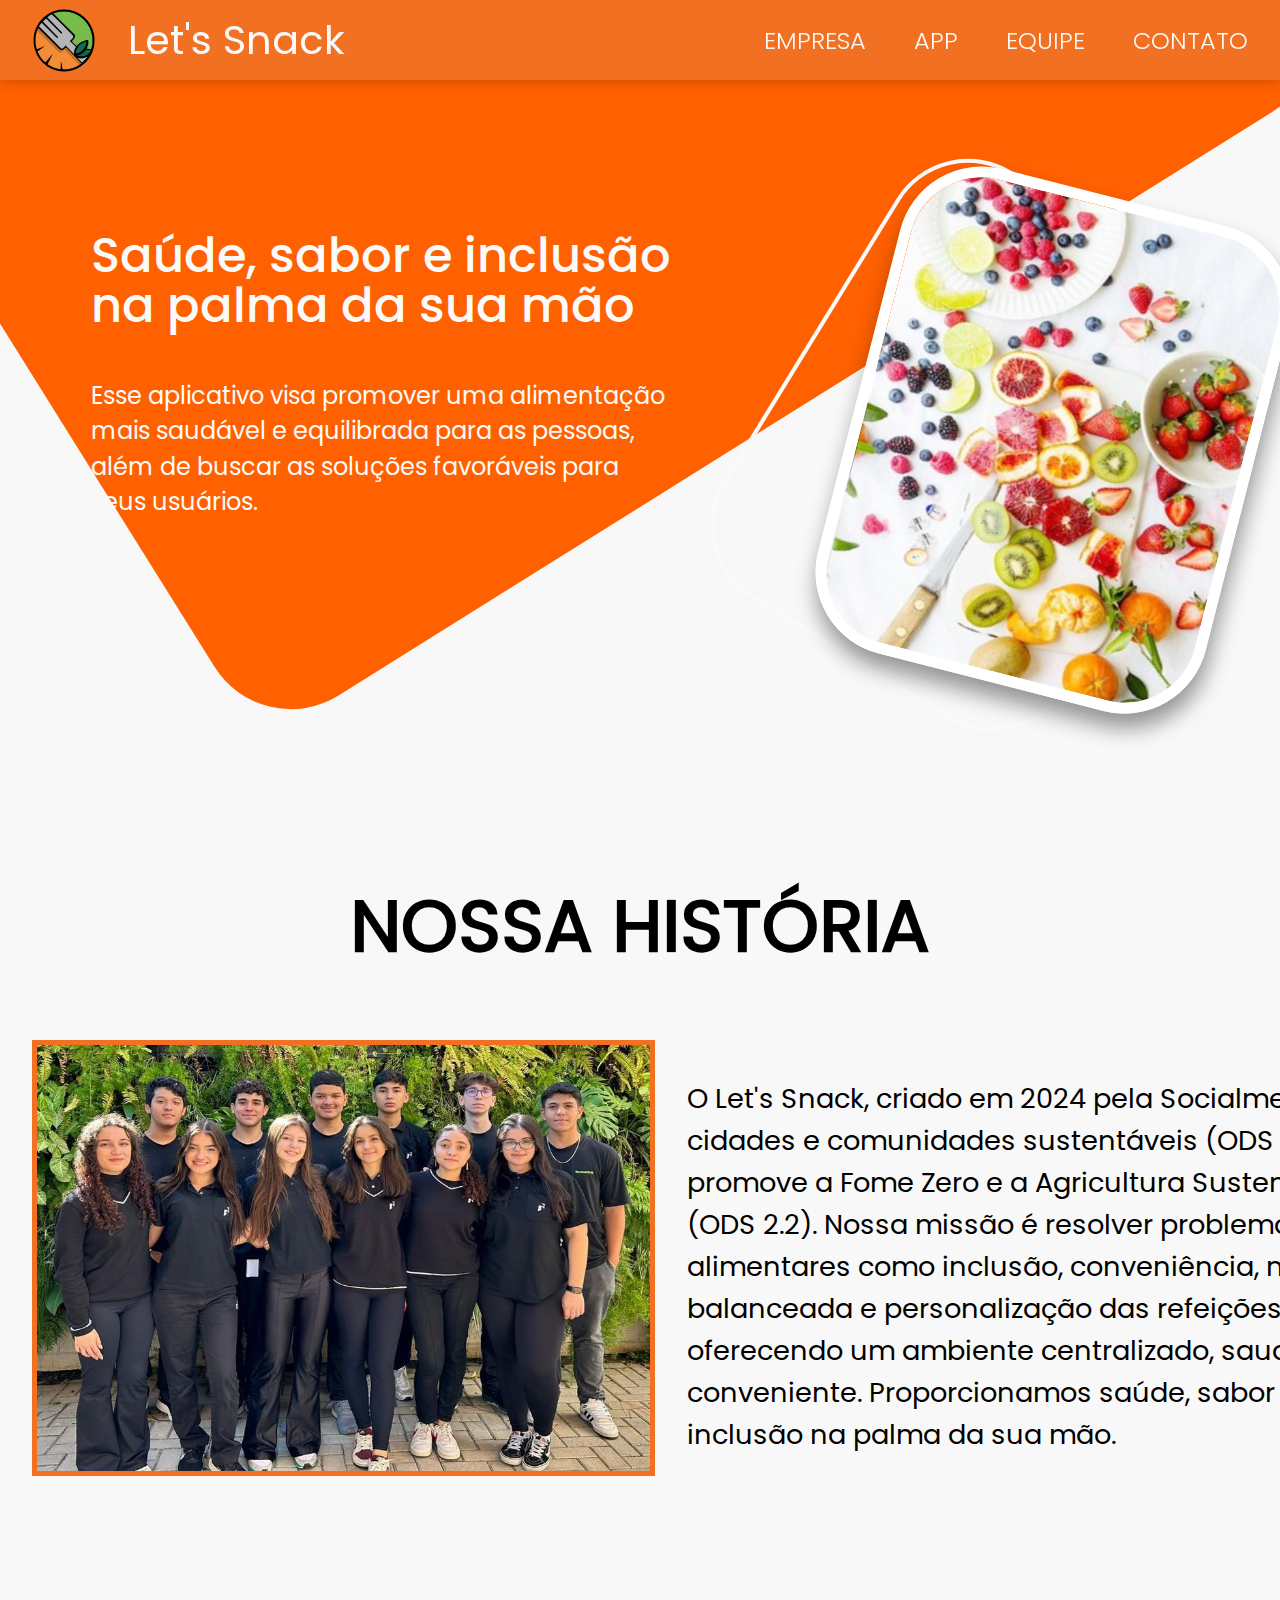
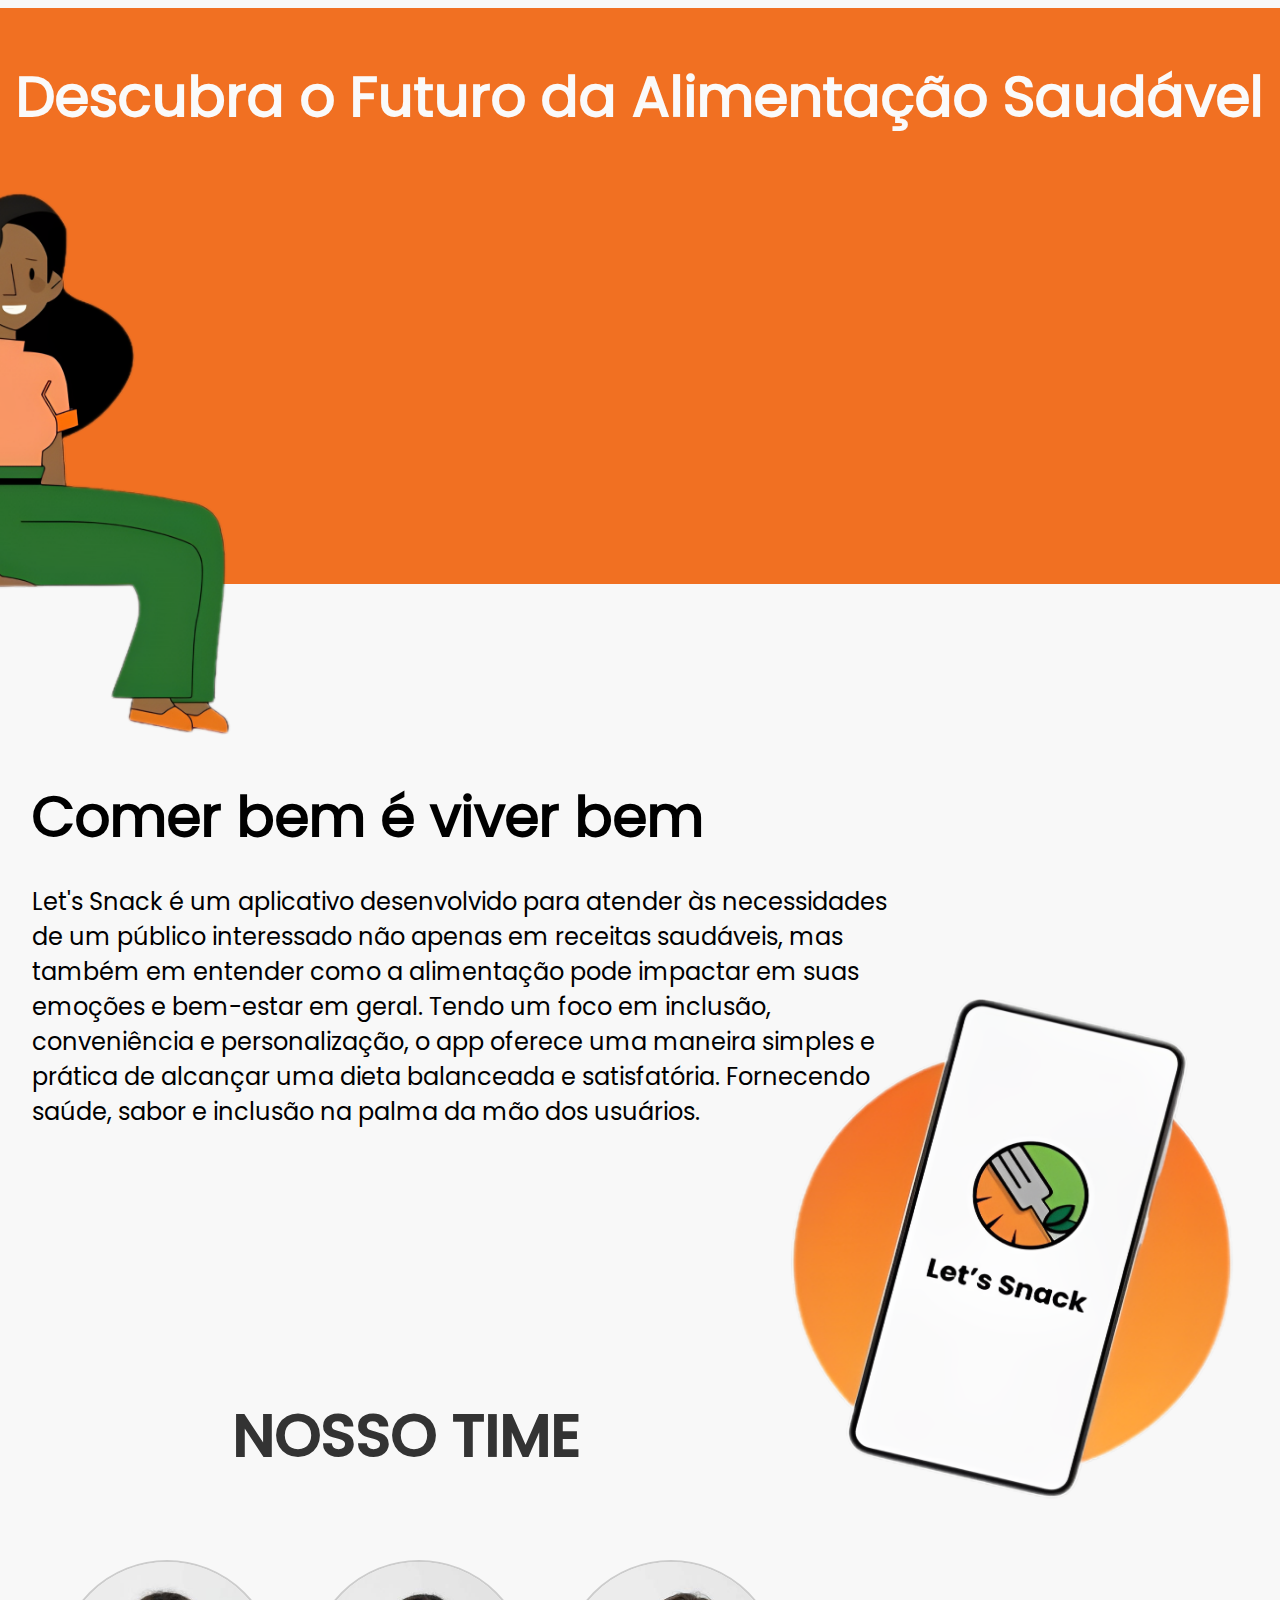
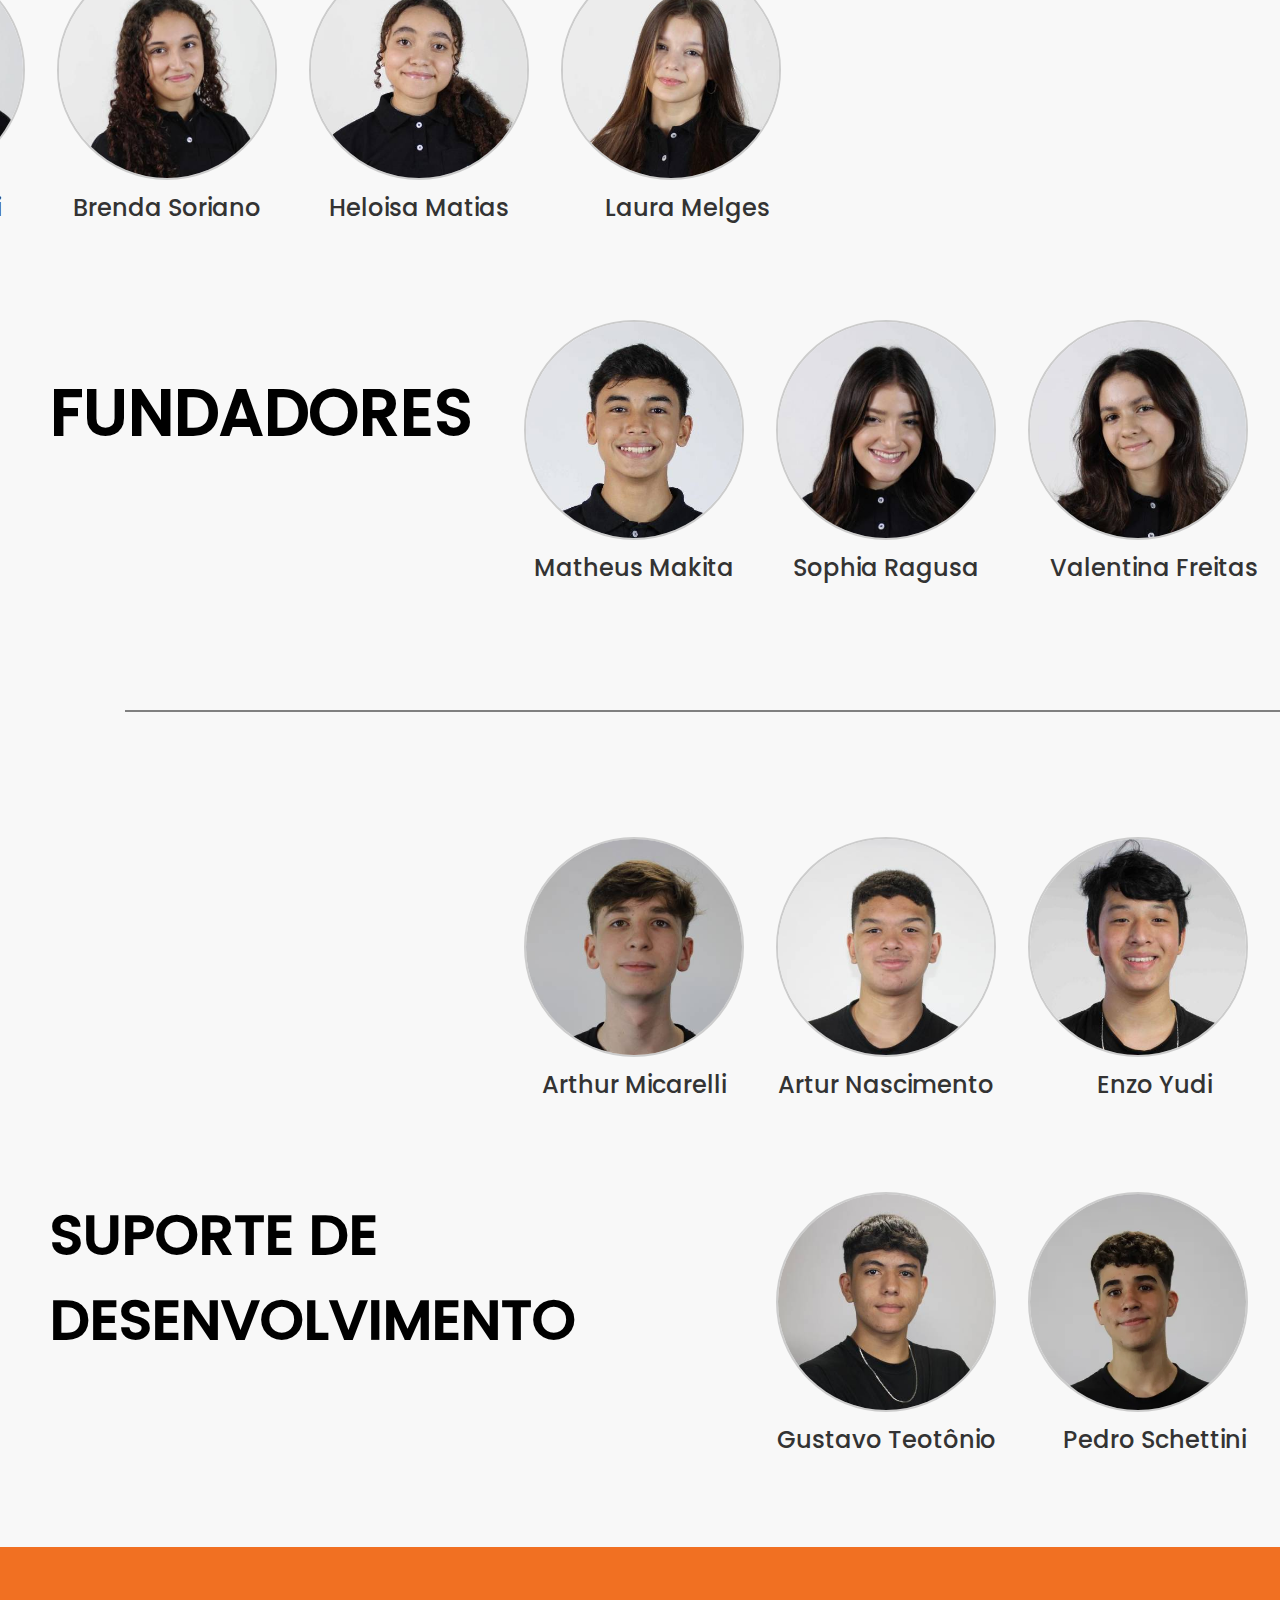
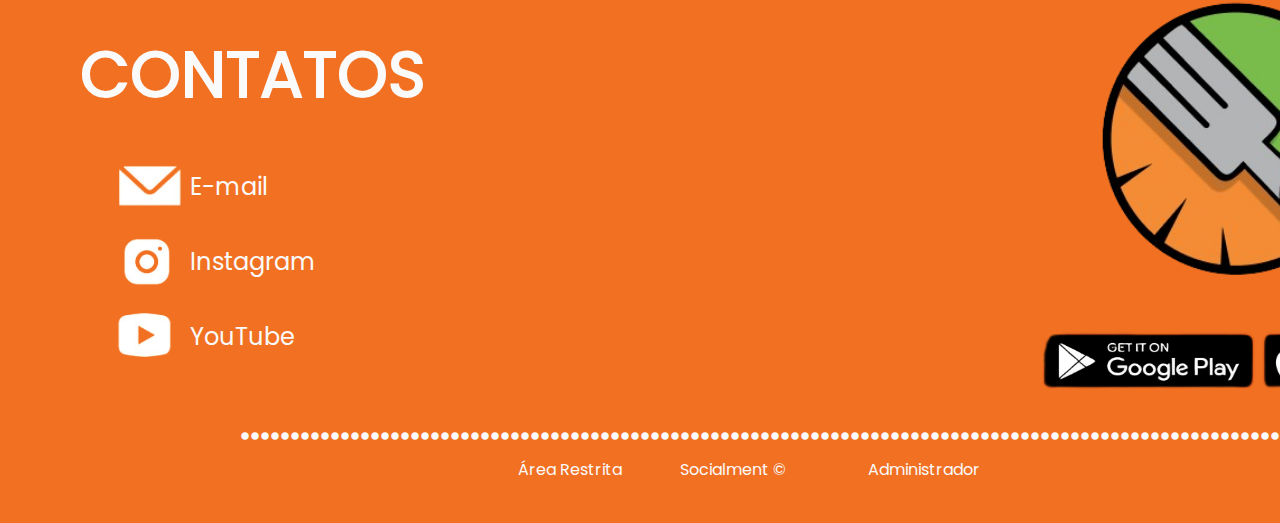
==== commit 243f6ce7: "Adicionando a área restrita" ====
--- a/src/main/webapp/index.html
+++ b/src/main/webapp/index.html
@@ -145,7 +145,7 @@
             <h1>........................................................................................................</h1>
         </div>
         <div class="link">
-            <a href="" class="word1">Área Restrita</a>
+            <a href="http://ec2-52-20-248-152.compute-1.amazonaws.com:3000/" class="word1">Área Restrita</a>
             <a href="indexLogin.html" class="word2">Administrador</a>
         </div>
         <div class="mark">
--- a/src/main/webapp/css/style.css
+++ b/src/main/webapp/css/style.css
@@ -177,7 +177,7 @@
 .character{
     position: absolute;
     width: 450px;
-    top: 1796px;
+    top: 1778px;
     right: 1000px;
 }
 .page4{
